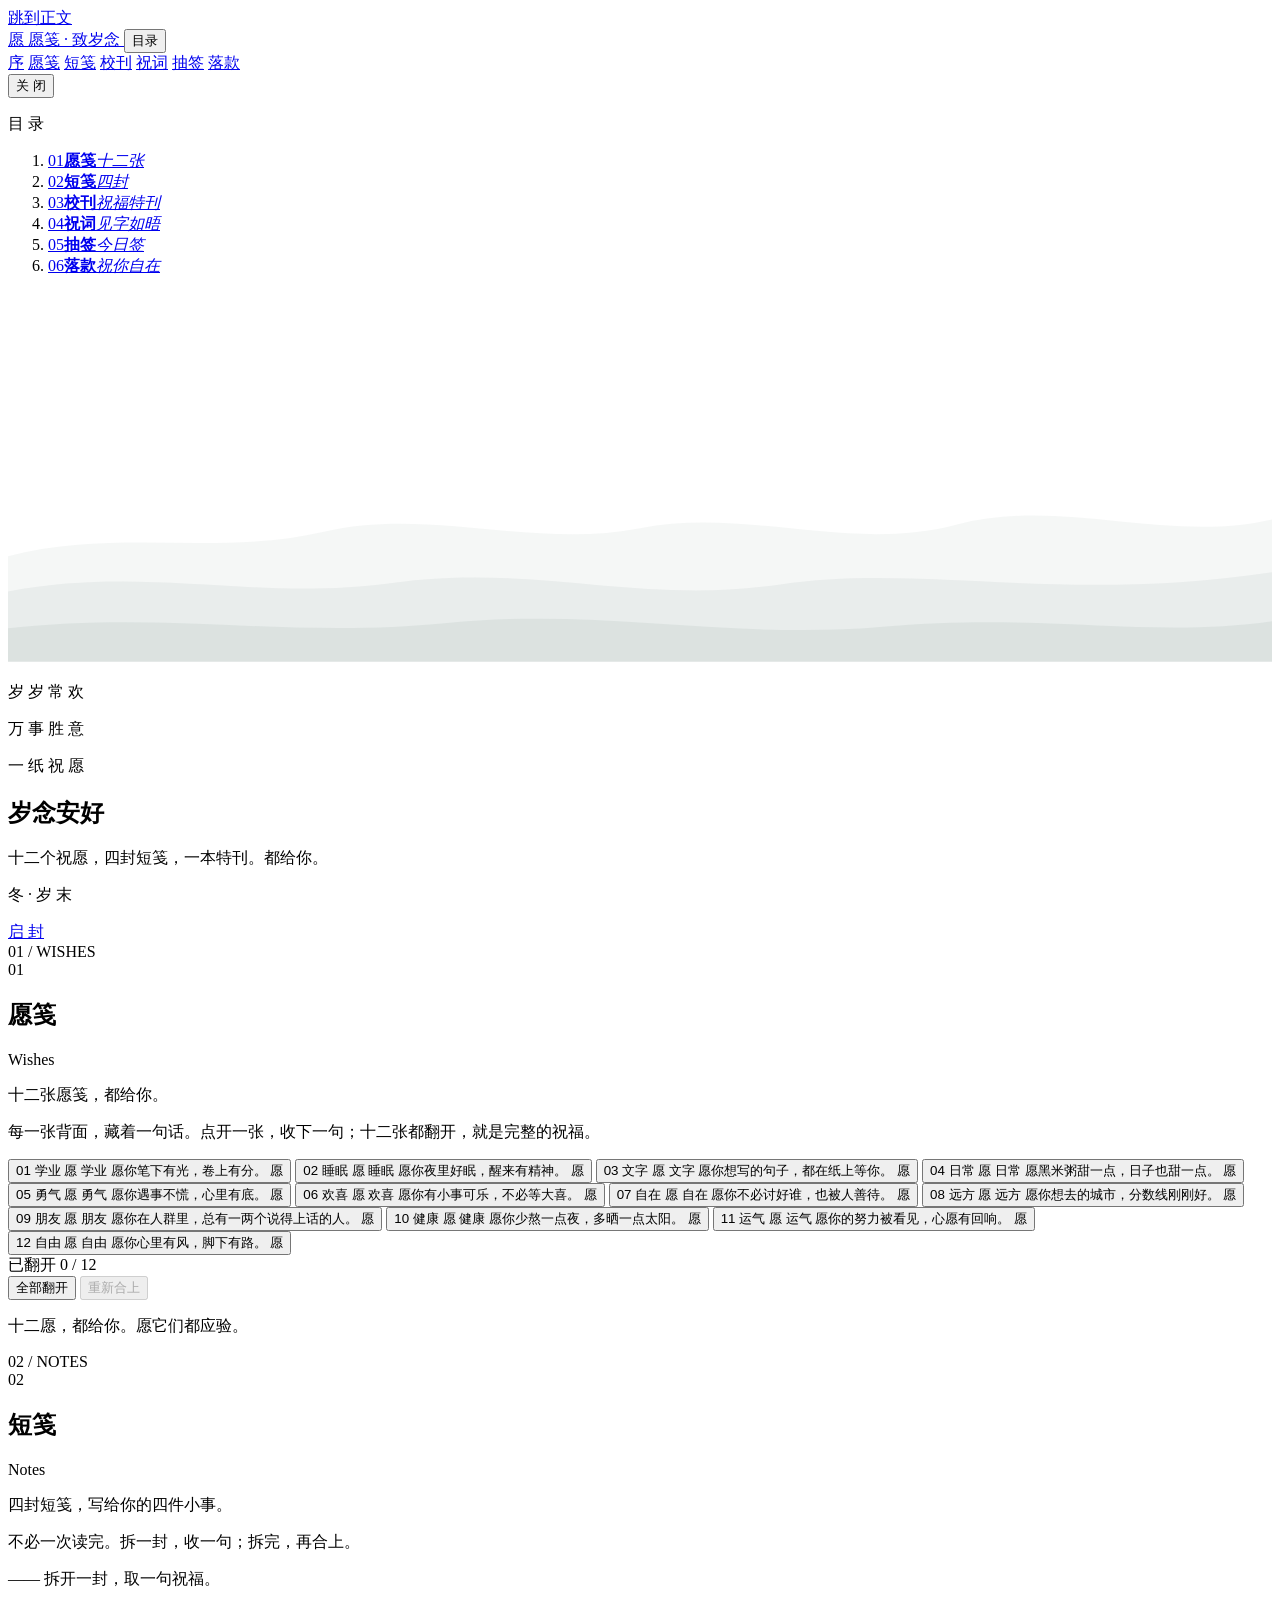
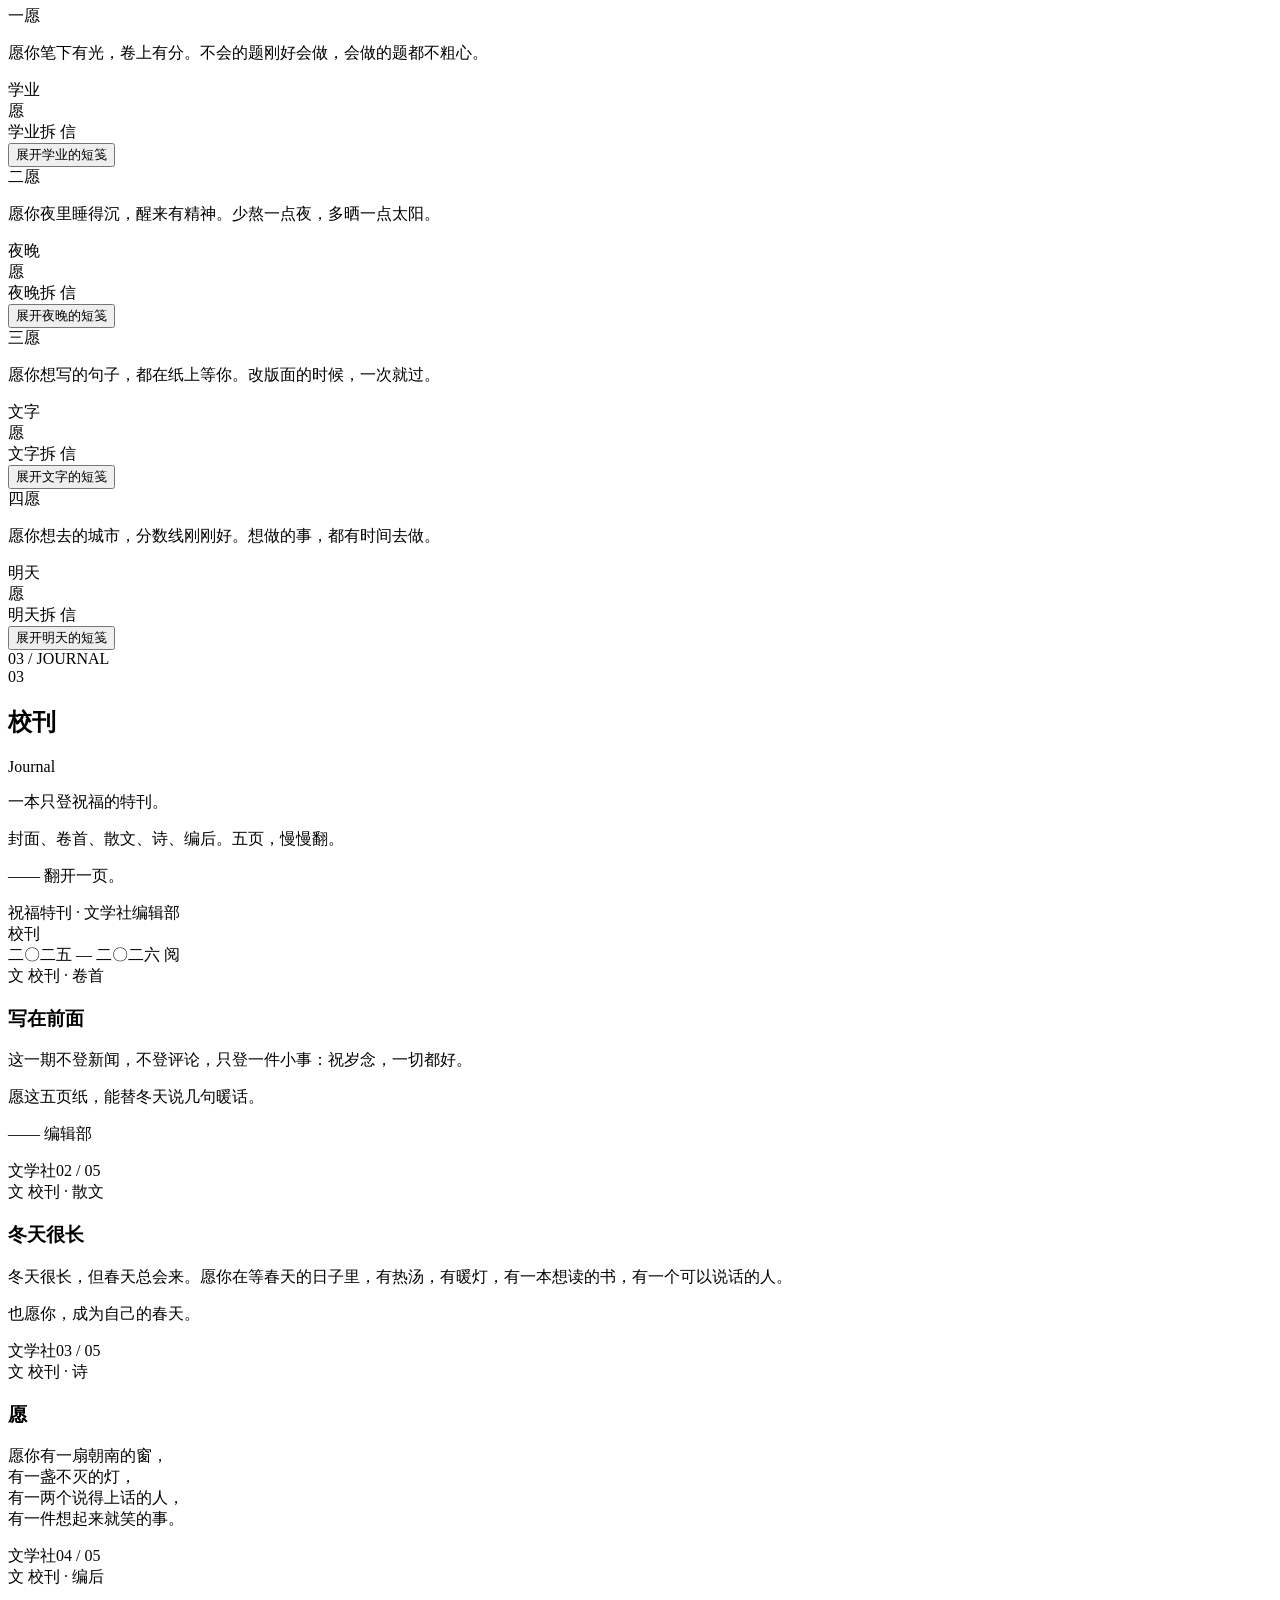
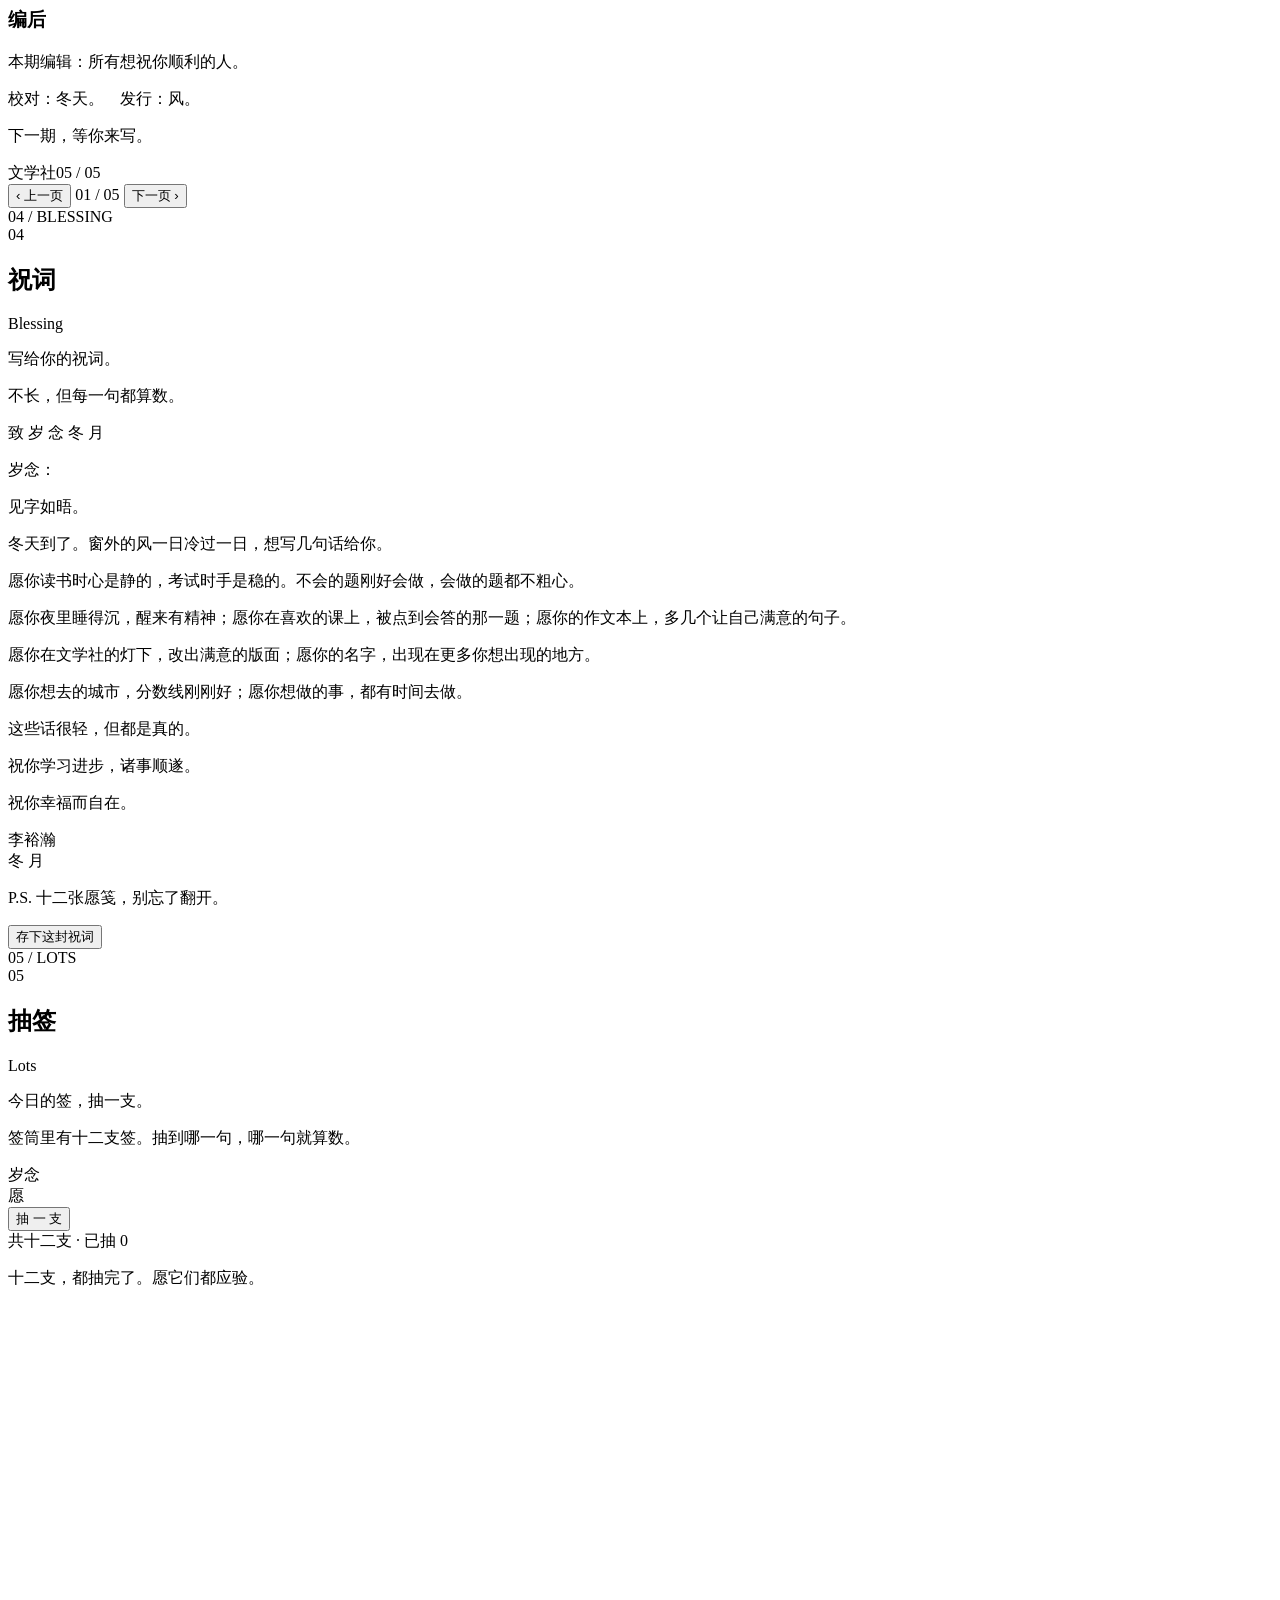
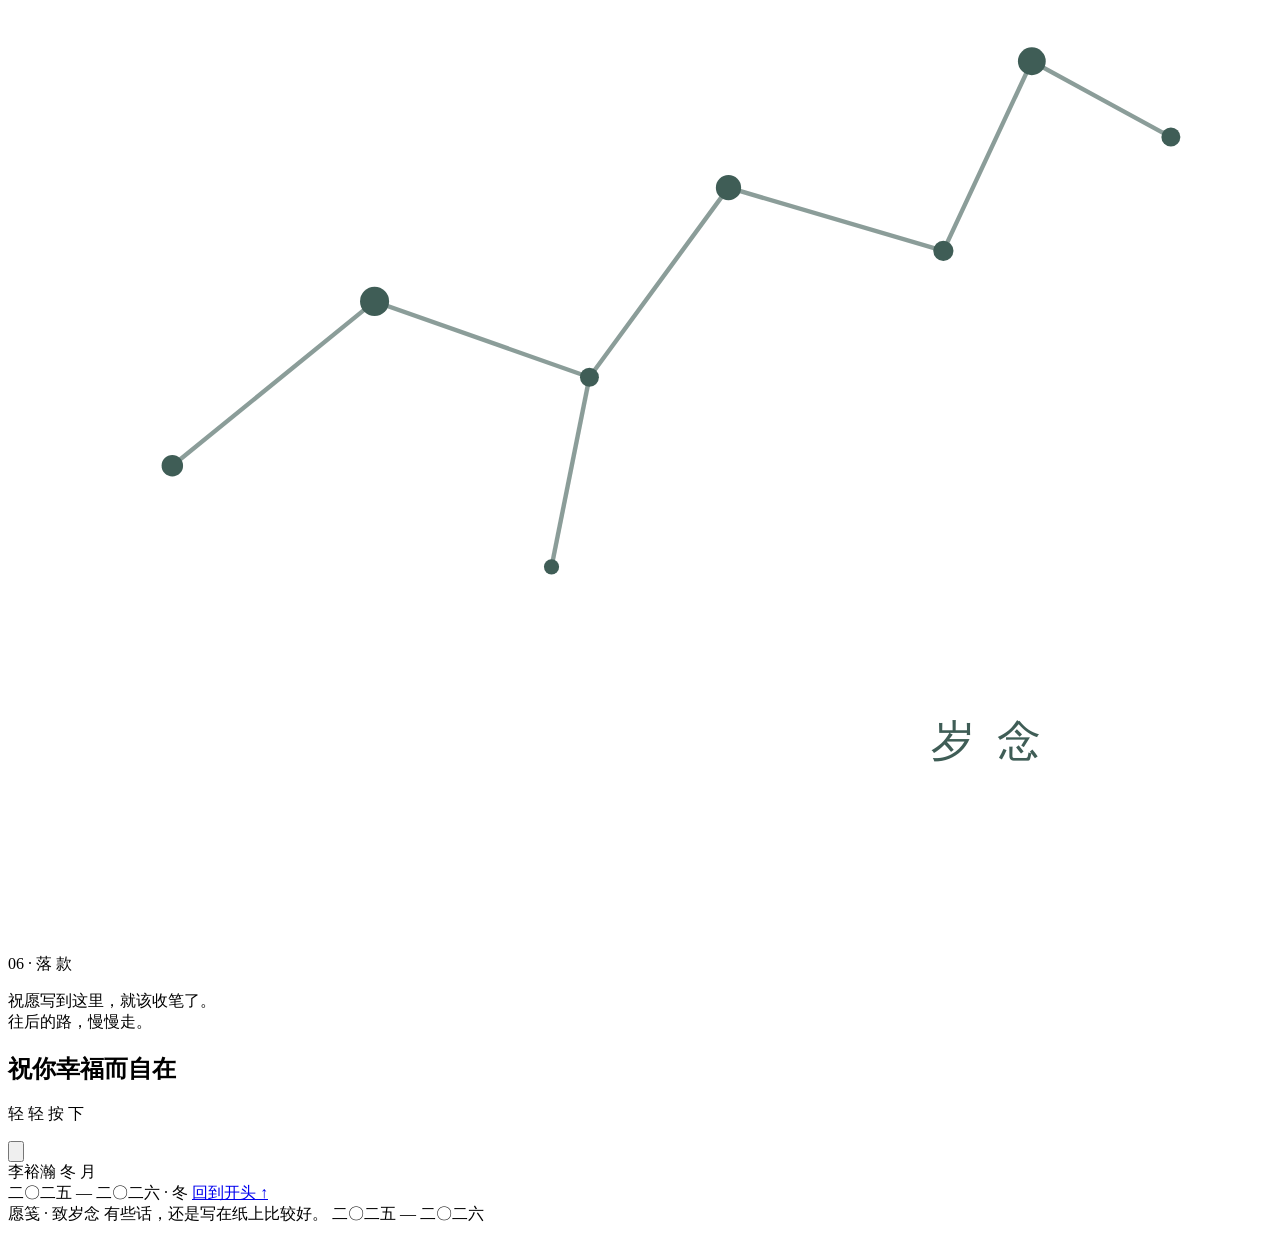
==== index.html @ c908cb14 "add index.html" ====
<!DOCTYPE html>
<html lang="zh-CN">
<head>
<meta charset="utf-8">
<meta name="viewport" content="width=device-width, initial-scale=1">
<title>愿笺 · 致岁念</title>
<meta name="description" content="十二个祝愿，四封短笺，一本祝福特刊。写给岁念：祝你学习进步，祝你幸福而自在。">
<meta property="og:title" content="愿笺 · 致岁念">
<meta property="og:description" content="十二个祝愿，四封短笺，一本特刊。都给你。">
<meta property="og:type" content="website">
<meta name="robots" content="noindex, nofollow">
<meta name="theme-color" content="#f5f0e5">
<link rel="icon" href="data:image/svg+xml,%3Csvg xmlns='http://www.w3.org/2000/svg' viewBox='0 0 64 64'%3E%3Crect width='64' height='64' rx='6' fill='%23a8463a'/%3E%3Ctext x='32' y='44' font-family='KaiTi,serif' font-size='36' fill='%23f8eedd' text-anchor='middle'%3E%E6%84%BF%3C/text%3E%3C/svg%3E">
<link rel="stylesheet" href="assets/style.css">
<script>document.documentElement.classList.add('js');</script>
</head>
<body>

<a class="skip" href="#wishes">跳到正文</a>
<div class="grain" aria-hidden="true"></div>
<div class="progress" aria-hidden="true"><i id="progressBar"></i></div>

<header class="topbar" id="topbar">
  <a class="brand" href="#hero" aria-label="回到开头">
    <span class="brand__seal" aria-hidden="true">愿</span>
    <span class="brand__text">愿笺 · 致岁念</span>
  </a>
  <button class="menu-btn" id="menuBtn" type="button" aria-expanded="false" aria-controls="index">
    目录
    <span class="menu-btn__lines" aria-hidden="true"></span>
  </button>
</header>

<nav class="rail" id="rail" aria-label="章节导航">
  <a href="#hero" data-nav="hero"><span class="rail__label">序</span><i></i></a>
  <a href="#wishes" data-nav="wishes"><span class="rail__label">愿笺</span><i></i></a>
  <a href="#notes" data-nav="notes"><span class="rail__label">短笺</span><i></i></a>
  <a href="#journal" data-nav="journal"><span class="rail__label">校刊</span><i></i></a>
  <a href="#blessing" data-nav="blessing"><span class="rail__label">祝词</span><i></i></a>
  <a href="#lots" data-nav="lots"><span class="rail__label">抽签</span><i></i></a>
  <a href="#end" data-nav="end"><span class="rail__label">落款</span><i></i></a>
</nav>

<div class="index" id="index" role="dialog" aria-modal="true" aria-label="目录" aria-hidden="true">
  <button class="index__close" id="indexClose" type="button">关 闭</button>
  <div class="index__inner">
    <p class="index__kicker">目 录</p>
    <ol>
      <li><a href="#wishes"><span>01</span><strong>愿笺</strong><em>十二张</em></a></li>
      <li><a href="#notes"><span>02</span><strong>短笺</strong><em>四封</em></a></li>
      <li><a href="#journal"><span>03</span><strong>校刊</strong><em>祝福特刊</em></a></li>
      <li><a href="#blessing"><span>04</span><strong>祝词</strong><em>见字如晤</em></a></li>
      <li><a href="#lots"><span>05</span><strong>抽签</strong><em>今日签</em></a></li>
      <li><a href="#end"><span>06</span><strong>落款</strong><em>祝你自在</em></a></li>
    </ol>
  </div>
</div>

<main id="main">

  <!-- ============ 首屏 ============ -->
  <section class="hero" id="hero" data-section>
    <div class="hero__bg" id="heroBg" aria-hidden="true"></div>
    <div class="hero__moon" aria-hidden="true"></div>
    <div class="hero__motes" id="motes" aria-hidden="true"></div>

    <svg class="hero__mountains" viewBox="0 0 1440 420" preserveAspectRatio="none" aria-hidden="true">
      <path d="M0,300 C120,268 240,300 360,272 C480,244 600,292 720,268 C840,244 960,296 1080,264 C1200,232 1320,286 1440,258 L1440,420 L0,420 Z" fill="#3f5d56" opacity=".05"/>
      <path d="M0,340 C160,310 280,352 440,330 C600,308 720,356 880,332 C1040,308 1200,354 1440,318 L1440,420 L0,420 Z" fill="#3f5d56" opacity=".065"/>
      <path d="M0,382 C180,362 320,394 500,376 C680,358 820,396 1000,380 C1180,364 1300,394 1440,374 L1440,420 L0,420 Z" fill="#3f5d56" opacity=".075"/>
    </svg>

    <p class="hero__side hero__side--l" aria-hidden="true">岁 岁 常 欢</p>
    <p class="hero__side hero__side--r" aria-hidden="true">万 事 胜 意</p>

    <div class="hero__inner">
      <p class="hero__kicker">一 纸 祝 愿</p>
      <h1 class="hero__title" id="heroTitle">岁念安好</h1>
      <div class="hero__rule" aria-hidden="true"></div>
      <p class="hero__sub">十二个祝愿，四封短笺，一本特刊。都给你。</p>
      <p class="hero__meta">冬 · 岁 末</p>
    </div>

    <a class="hero__scroll" href="#wishes">
      <i aria-hidden="true"></i>
      <span>启 封</span>
    </a>
  </section>

  <!-- ============ 01 愿笺 ============ -->
  <section class="chapter" id="wishes" data-section>
    <div class="chapter__inner">
      <span class="chapter__side" aria-hidden="true">01 / WISHES</span>
      <header class="chapter__head reveal">
        <span class="chapter__no">01</span>
        <h2 class="chapter__title">愿笺</h2>
        <span class="chapter__en">Wishes</span>
      </header>

      <div class="prose reveal">
        <p class="lead">十二张愿笺，都给你。</p>
        <p>每一张背面，藏着一句话。点开一张，收下一句；十二张都翻开，就是完整的祝福。</p>
      </div>

      <div class="wish-grid reveal" id="wishGrid">
        <button class="wishcard" type="button" aria-pressed="false" aria-label="愿笺：学业。愿你笔下有光，卷上有分。" data-index="0" style="--i:0">
          <span class="wishcard__inner">
            <span class="wishcard__face wishcard__front" aria-hidden="true">
              <span class="wishcard__no">01</span>
              <span class="wishcard__theme">学业</span>
              <span class="wishcard__mark">愿</span>
            </span>
            <span class="wishcard__face wishcard__back" aria-hidden="true">
              <span class="wishcard__backTheme">学业</span>
              <span class="wishcard__text">愿你笔下有光，卷上有分。</span>
              <span class="wishcard__seal">愿</span>
            </span>
          </span>
        </button>

        <button class="wishcard" type="button" aria-pressed="false" aria-label="愿笺：睡眠。愿你夜里好眠，醒来有精神。" data-index="1" style="--i:1">
          <span class="wishcard__inner">
            <span class="wishcard__face wishcard__front" aria-hidden="true">
              <span class="wishcard__no">02</span>
              <span class="wishcard__theme">睡眠</span>
              <span class="wishcard__mark">愿</span>
            </span>
            <span class="wishcard__face wishcard__back" aria-hidden="true">
              <span class="wishcard__backTheme">睡眠</span>
              <span class="wishcard__text">愿你夜里好眠，醒来有精神。</span>
              <span class="wishcard__seal">愿</span>
            </span>
          </span>
        </button>

        <button class="wishcard" type="button" aria-pressed="false" aria-label="愿笺：文字。愿你想写的句子，都在纸上等你。" data-index="2" style="--i:2">
          <span class="wishcard__inner">
            <span class="wishcard__face wishcard__front" aria-hidden="true">
              <span class="wishcard__no">03</span>
              <span class="wishcard__theme">文字</span>
              <span class="wishcard__mark">愿</span>
            </span>
            <span class="wishcard__face wishcard__back" aria-hidden="true">
              <span class="wishcard__backTheme">文字</span>
              <span class="wishcard__text">愿你想写的句子，都在纸上等你。</span>
              <span class="wishcard__seal">愿</span>
            </span>
          </span>
        </button>

        <button class="wishcard" type="button" aria-pressed="false" aria-label="愿笺：日常。愿黑米粥甜一点，日子也甜一点。" data-index="3" style="--i:3">
          <span class="wishcard__inner">
            <span class="wishcard__face wishcard__front" aria-hidden="true">
              <span class="wishcard__no">04</span>
              <span class="wishcard__theme">日常</span>
              <span class="wishcard__mark">愿</span>
            </span>
            <span class="wishcard__face wishcard__back" aria-hidden="true">
              <span class="wishcard__backTheme">日常</span>
              <span class="wishcard__text">愿黑米粥甜一点，日子也甜一点。</span>
              <span class="wishcard__seal">愿</span>
            </span>
          </span>
        </button>

        <button class="wishcard" type="button" aria-pressed="false" aria-label="愿笺：勇气。愿你遇事不慌，心里有底。" data-index="4" style="--i:4">
          <span class="wishcard__inner">
            <span class="wishcard__face wishcard__front" aria-hidden="true">
              <span class="wishcard__no">05</span>
              <span class="wishcard__theme">勇气</span>
              <span class="wishcard__mark">愿</span>
            </span>
            <span class="wishcard__face wishcard__back" aria-hidden="true">
              <span class="wishcard__backTheme">勇气</span>
              <span class="wishcard__text">愿你遇事不慌，心里有底。</span>
              <span class="wishcard__seal">愿</span>
            </span>
          </span>
        </button>

        <button class="wishcard" type="button" aria-pressed="false" aria-label="愿笺：欢喜。愿你有小事可乐，不必等大喜。" data-index="5" style="--i:5">
          <span class="wishcard__inner">
            <span class="wishcard__face wishcard__front" aria-hidden="true">
              <span class="wishcard__no">06</span>
              <span class="wishcard__theme">欢喜</span>
              <span class="wishcard__mark">愿</span>
            </span>
            <span class="wishcard__face wishcard__back" aria-hidden="true">
              <span class="wishcard__backTheme">欢喜</span>
              <span class="wishcard__text">愿你有小事可乐，不必等大喜。</span>
              <span class="wishcard__seal">愿</span>
            </span>
          </span>
        </button>

        <button class="wishcard" type="button" aria-pressed="false" aria-label="愿笺：自在。愿你不必讨好谁，也被人善待。" data-index="6" style="--i:6">
          <span class="wishcard__inner">
            <span class="wishcard__face wishcard__front" aria-hidden="true">
              <span class="wishcard__no">07</span>
              <span class="wishcard__theme">自在</span>
              <span class="wishcard__mark">愿</span>
            </span>
            <span class="wishcard__face wishcard__back" aria-hidden="true">
              <span class="wishcard__backTheme">自在</span>
              <span class="wishcard__text">愿你不必讨好谁，也被人善待。</span>
              <span class="wishcard__seal">愿</span>
            </span>
          </span>
        </button>

        <button class="wishcard" type="button" aria-pressed="false" aria-label="愿笺：远方。愿你想去的城市，分数线刚刚好。" data-index="7" style="--i:7">
          <span class="wishcard__inner">
            <span class="wishcard__face wishcard__front" aria-hidden="true">
              <span class="wishcard__no">08</span>
              <span class="wishcard__theme">远方</span>
              <span class="wishcard__mark">愿</span>
            </span>
            <span class="wishcard__face wishcard__back" aria-hidden="true">
              <span class="wishcard__backTheme">远方</span>
              <span class="wishcard__text">愿你想去的城市，分数线刚刚好。</span>
              <span class="wishcard__seal">愿</span>
            </span>
          </span>
        </button>

        <button class="wishcard" type="button" aria-pressed="false" aria-label="愿笺：朋友。愿你在人群里，总有一两个说得上话的人。" data-index="8" style="--i:8">
          <span class="wishcard__inner">
            <span class="wishcard__face wishcard__front" aria-hidden="true">
              <span class="wishcard__no">09</span>
              <span class="wishcard__theme">朋友</span>
              <span class="wishcard__mark">愿</span>
            </span>
            <span class="wishcard__face wishcard__back" aria-hidden="true">
              <span class="wishcard__backTheme">朋友</span>
              <span class="wishcard__text">愿你在人群里，总有一两个说得上话的人。</span>
              <span class="wishcard__seal">愿</span>
            </span>
          </span>
        </button>

        <button class="wishcard" type="button" aria-pressed="false" aria-label="愿笺：健康。愿你少熬一点夜，多晒一点太阳。" data-index="9" style="--i:9">
          <span class="wishcard__inner">
            <span class="wishcard__face wishcard__front" aria-hidden="true">
              <span class="wishcard__no">10</span>
              <span class="wishcard__theme">健康</span>
              <span class="wishcard__mark">愿</span>
            </span>
            <span class="wishcard__face wishcard__back" aria-hidden="true">
              <span class="wishcard__backTheme">健康</span>
              <span class="wishcard__text">愿你少熬一点夜，多晒一点太阳。</span>
              <span class="wishcard__seal">愿</span>
            </span>
          </span>
        </button>

        <button class="wishcard" type="button" aria-pressed="false" aria-label="愿笺：运气。愿你的努力被看见，心愿有回响。" data-index="10" style="--i:10">
          <span class="wishcard__inner">
            <span class="wishcard__face wishcard__front" aria-hidden="true">
              <span class="wishcard__no">11</span>
              <span class="wishcard__theme">运气</span>
              <span class="wishcard__mark">愿</span>
            </span>
            <span class="wishcard__face wishcard__back" aria-hidden="true">
              <span class="wishcard__backTheme">运气</span>
              <span class="wishcard__text">愿你的努力被看见，心愿有回响。</span>
              <span class="wishcard__seal">愿</span>
            </span>
          </span>
        </button>

        <button class="wishcard" type="button" aria-pressed="false" aria-label="愿笺：自由。愿你心里有风，脚下有路。" data-index="11" style="--i:11">
          <span class="wishcard__inner">
            <span class="wishcard__face wishcard__front" aria-hidden="true">
              <span class="wishcard__no">12</span>
              <span class="wishcard__theme">自由</span>
              <span class="wishcard__mark">愿</span>
            </span>
            <span class="wishcard__face wishcard__back" aria-hidden="true">
              <span class="wishcard__backTheme">自由</span>
              <span class="wishcard__text">愿你心里有风，脚下有路。</span>
              <span class="wishcard__seal">愿</span>
            </span>
          </span>
        </button>
      </div>

      <div class="wish-meta reveal" style="--delay:.1s">
        <span class="wish-count" id="wishCount">已翻开 0 / 12</span>
        <span class="wish-dots" id="wishDots" aria-hidden="true"></span>
        <div class="wish-actions">
          <button class="wish-btn" id="flipAll" type="button">全部翻开</button>
          <button class="wish-btn" id="flipReset" type="button" disabled>重新合上</button>
        </div>
      </div>
      <p class="wish-done" id="wishDone">十二愿，都给你。愿它们都应验。</p>
    </div>
  </section>

  <!-- ============ 02 短笺 ============ -->
  <section class="chapter" id="notes" data-section>
    <div class="chapter__inner">
      <span class="chapter__side" aria-hidden="true">02 / NOTES</span>
      <header class="chapter__head reveal">
        <span class="chapter__no">02</span>
        <h2 class="chapter__title">短笺</h2>
        <span class="chapter__en">Notes</span>
      </header>

      <div class="prose reveal">
        <p class="lead">四封短笺，写给你的四件小事。</p>
        <p>不必一次读完。拆一封，收一句；拆完，再合上。</p>
      </div>

      <p class="letters__hint reveal">—— 拆开一封，取一句祝福。</p>

      <div class="envelopes">
        <article class="env reveal" data-env>
          <div class="env__body">
            <div class="env__letter" id="env-letter-1">
              <span class="env__letterDate">一愿</span>
              <p>愿你笔下有光，卷上有分。不会的题刚好会做，会做的题都不粗心。</p>
              <span class="env__letterSign">学业</span>
            </div>
          </div>
          <div class="env__flap" aria-hidden="true"><span class="env__wax">愿</span></div>
          <div class="env__front" aria-hidden="true"><span class="env__date">学业</span><span class="env__hint">拆 信</span></div>
          <button class="env__hit" type="button" aria-expanded="false" aria-controls="env-letter-1"><span class="sr-only">展开学业的短笺</span></button>
        </article>

        <article class="env reveal" data-env style="--delay:.08s">
          <div class="env__body">
            <div class="env__letter" id="env-letter-2">
              <span class="env__letterDate">二愿</span>
              <p>愿你夜里睡得沉，醒来有精神。少熬一点夜，多晒一点太阳。</p>
              <span class="env__letterSign">夜晚</span>
            </div>
          </div>
          <div class="env__flap" aria-hidden="true"><span class="env__wax">愿</span></div>
          <div class="env__front" aria-hidden="true"><span class="env__date">夜晚</span><span class="env__hint">拆 信</span></div>
          <button class="env__hit" type="button" aria-expanded="false" aria-controls="env-letter-2"><span class="sr-only">展开夜晚的短笺</span></button>
        </article>

        <article class="env reveal" data-env style="--delay:.16s">
          <div class="env__body">
            <div class="env__letter" id="env-letter-3">
              <span class="env__letterDate">三愿</span>
              <p>愿你想写的句子，都在纸上等你。改版面的时候，一次就过。</p>
              <span class="env__letterSign">文字</span>
            </div>
          </div>
          <div class="env__flap" aria-hidden="true"><span class="env__wax">愿</span></div>
          <div class="env__front" aria-hidden="true"><span class="env__date">文字</span><span class="env__hint">拆 信</span></div>
          <button class="env__hit" type="button" aria-expanded="false" aria-controls="env-letter-3"><span class="sr-only">展开文字的短笺</span></button>
        </article>

        <article class="env reveal" data-env style="--delay:.24s">
          <div class="env__body">
            <div class="env__letter" id="env-letter-4">
              <span class="env__letterDate">四愿</span>
              <p>愿你想去的城市，分数线刚刚好。想做的事，都有时间去做。</p>
              <span class="env__letterSign">明天</span>
            </div>
          </div>
          <div class="env__flap" aria-hidden="true"><span class="env__wax">愿</span></div>
          <div class="env__front" aria-hidden="true"><span class="env__date">明天</span><span class="env__hint">拆 信</span></div>
          <button class="env__hit" type="button" aria-expanded="false" aria-controls="env-letter-4"><span class="sr-only">展开明天的短笺</span></button>
        </article>
      </div>
    </div>
  </section>

  <!-- ============ 03 校刊 ============ -->
  <section class="chapter" id="journal" data-section>
    <div class="chapter__inner">
      <span class="chapter__side" aria-hidden="true">03 / JOURNAL</span>
      <header class="chapter__head reveal">
        <span class="chapter__no">03</span>
        <h2 class="chapter__title">校刊</h2>
        <span class="chapter__en">Journal</span>
      </header>

      <div class="prose reveal">
        <p class="lead">一本只登祝福的特刊。</p>
        <p>封面、卷首、散文、诗、编后。五页，慢慢翻。</p>
      </div>

      <p class="journal__hint reveal">—— 翻开一页。</p>

      <div class="journal reveal" id="journalBox">
        <div class="journal__stage" id="journalStage" tabindex="0" role="group" aria-label="祝福特刊，共五页，点击翻页">
          <article class="jpage jpage--cover" aria-hidden="false">
            <span class="jpage__coverKicker">祝福特刊 · 文学社编辑部</span>
            <div class="jpage__coverTitle">校刊</div>
            <span class="jpage__coverMeta">二〇二五 — 二〇二六</span>
            <span class="jpage__seal" aria-hidden="true">阅</span>
          </article>

          <article class="jpage" aria-hidden="true">
            <span class="jpage__mark" aria-hidden="true">文</span>
            <span class="jpage__kicker">校刊 · 卷首</span>
            <h3 class="jpage__title">写在前面</h3>
            <div class="jpage__body">
              <p>这一期不登新闻，不登评论，只登一件小事：祝岁念，一切都好。</p>
              <p>愿这五页纸，能替冬天说几句暖话。</p>
              <p class="jpage__sign">—— 编辑部</p>
            </div>
            <div class="jpage__foot"><span>文学社</span><span>02 / 05</span></div>
          </article>

          <article class="jpage" aria-hidden="true">
            <span class="jpage__mark" aria-hidden="true">文</span>
            <span class="jpage__kicker">校刊 · 散文</span>
            <h3 class="jpage__title">冬天很长</h3>
            <div class="jpage__body">
              <p>冬天很长，但春天总会来。愿你在等春天的日子里，有热汤，有暖灯，有一本想读的书，有一个可以说话的人。</p>
              <p>也愿你，成为自己的春天。</p>
            </div>
            <div class="jpage__foot"><span>文学社</span><span>03 / 05</span></div>
          </article>

          <article class="jpage" aria-hidden="true">
            <span class="jpage__mark" aria-hidden="true">文</span>
            <span class="jpage__kicker">校刊 · 诗</span>
            <h3 class="jpage__title">愿</h3>
            <div class="jpage__body">
              <p class="jpage__poem">愿你有一扇朝南的窗，<br>有一盏不灭的灯，<br>有一两个说得上话的人，<br>有一件想起来就笑的事。</p>
            </div>
            <div class="jpage__foot"><span>文学社</span><span>04 / 05</span></div>
          </article>

          <article class="jpage" aria-hidden="true">
            <span class="jpage__mark" aria-hidden="true">文</span>
            <span class="jpage__kicker">校刊 · 编后</span>
            <h3 class="jpage__title">编后</h3>
            <div class="jpage__body">
              <p>本期编辑：所有想祝你顺利的人。</p>
              <p>校对：冬天。　发行：风。</p>
              <p class="jpage__sign">下一期，等你来写。</p>
            </div>
            <div class="jpage__foot"><span>文学社</span><span>05 / 05</span></div>
          </article>
        </div>

        <div class="journal__ctrl">
          <button class="jbtn" id="jPrev" type="button" aria-label="上一页">‹ 上一页</button>
          <span class="jcount" id="jCount" aria-live="polite">01 / 05</span>
          <button class="jbtn" id="jNext" type="button" aria-label="下一页">下一页 ›</button>
        </div>
      </div>
    </div>
  </section>

  <!-- ============ 04 祝词 ============ -->
  <section class="chapter" id="blessing" data-section>
    <div class="chapter__inner">
      <span class="chapter__side" aria-hidden="true">04 / BLESSING</span>
      <header class="chapter__head reveal">
        <span class="chapter__no">04</span>
        <h2 class="chapter__title">祝词</h2>
        <span class="chapter__en">Blessing</span>
      </header>

      <div class="prose reveal">
        <p class="lead">写给你的祝词。</p>
        <p>不长，但每一句都算数。</p>
      </div>

      <article class="letter reveal" aria-label="写给岁念的祝词">
        <div class="letter__meta">
          <span>致 岁 念</span>
          <span>冬 月</span>
        </div>

        <div class="letter__body">
          <p class="letter__salut">岁念：</p>
          <p>见字如晤。</p>

          <p>冬天到了。窗外的风一日冷过一日，想写几句话给你。</p>

          <p>愿你读书时心是静的，考试时手是稳的。不会的题刚好会做，会做的题都不粗心。</p>

          <p>愿你夜里睡得沉，醒来有精神；愿你在喜欢的课上，被点到会答的那一题；愿你的作文本上，多几个让自己满意的句子。</p>

          <p>愿你在文学社的灯下，改出满意的版面；愿你的名字，出现在更多你想出现的地方。</p>

          <p>愿你想去的城市，分数线刚刚好；愿你想做的事，都有时间去做。</p>

          <p>这些话很轻，但都是真的。</p>

          <p>祝你学习进步，诸事顺遂。</p>

          <p class="letter__wish">祝你幸福而自在。</p>

          <p class="letter__name">李裕瀚<br><span>冬 月</span></p>

          <p class="letter__ps"><span class="letter__psTag">P.S.</span> 十二张愿笺，别忘了翻开。</p>
        </div>

        <div class="letter__tools">
          <button class="printBtn" id="printBtn" type="button">存下这封祝词</button>
        </div>
      </article>
    </div>
  </section>

  <!-- ============ 05 抽签 ============ -->
  <section class="chapter" id="lots" data-section>
    <div class="chapter__inner">
      <span class="chapter__side" aria-hidden="true">05 / LOTS</span>
      <header class="chapter__head reveal">
        <span class="chapter__no">05</span>
        <h2 class="chapter__title">抽签</h2>
        <span class="chapter__en">Lots</span>
      </header>

      <div class="prose reveal">
        <p class="lead">今日的签，抽一支。</p>
        <p>签筒里有十二支签。抽到哪一句，哪一句就算数。</p>
      </div>

      <div class="draw reveal">
        <div class="draw__stage">
          <div class="tube" id="tube" aria-hidden="true">
            <div class="tube__body"></div>
            <div class="tube__slips"><i></i><i></i><i></i><i></i><i></i></div>
            <div class="tube__rim"></div>
            <div class="tube__mouth"></div>
            <div class="tube__label">岁念</div>
          </div>

          <div class="slip" id="slip" aria-hidden="true">
            <div class="slip__paper">
              <span class="slip__text" id="slipText"></span>
            </div>
            <span class="slip__seal">愿</span>
          </div>
        </div>

        <button class="draw__btn" id="drawBtn" type="button">抽 一 支</button>

        <div class="draw__meta">
          <div class="draw__dots" id="drawDots" aria-hidden="true"></div>
          <span class="draw__count" id="drawCount">共十二支 · 已抽 0</span>
        </div>
        <p class="draw__done" id="drawDone">十二支，都抽完了。愿它们都应验。</p>
        <p class="sr-only" id="drawLive" role="status" aria-live="polite"></p>

        <noscript><p class="draw__done is-visible">抽签需要开启 JavaScript。那些祝愿，也都写在祝词里了。</p></noscript>
      </div>
    </div>
  </section>

  <!-- ============ 06 落款 ============ -->
  <section class="end" id="end" data-section>
    <div class="end__bg" aria-hidden="true"></div>
    <canvas class="end__snow" id="snow" aria-hidden="true"></canvas>

    <svg class="end__constellation" viewBox="0 0 200 170" aria-hidden="true">
      <g stroke="#3f5d56" stroke-width=".7" opacity=".6" fill="none">
        <path d="M26 96 L58 70 L92 82 L114 52 L148 62 L162 32 L184 44"/>
        <path d="M92 82 L86 112"/>
      </g>
      <g fill="#3f5d56">
        <circle cx="26" cy="96" r="1.7"/><circle cx="58" cy="70" r="2.3"/>
        <circle cx="92" cy="82" r="1.5"/><circle cx="114" cy="52" r="2"/>
        <circle cx="148" cy="62" r="1.6"/><circle cx="162" cy="32" r="2.2"/>
        <circle cx="184" cy="44" r="1.5"/><circle cx="86" cy="112" r="1.2"/>
      </g>
      <text x="146" y="142" font-family="KaiTi, serif" font-size="7" letter-spacing="3.5" fill="#3f5d56">岁念</text>
    </svg>

    <div class="end__inner">
      <p class="end__kicker">06 · 落 款</p>
      <p class="end__note">祝愿写到这里，就该收笔了。<br>往后的路，慢慢走。</p>

      <h2 class="end__bless" id="endBless">祝你幸福而自在</h2>

      <div class="end__stamp">
        <p class="end__hint" id="sealHint">轻 轻 按 下</p>

        <button class="sealBtn" id="sealBtn" type="button" aria-pressed="false" aria-label="按下印章，完成落款">
          <span class="sealBtn__box" aria-hidden="true"></span>
          <span class="sealBtn__ring" aria-hidden="true"></span>
          <span class="sealBtn__seal">
            <svg viewBox="0 0 120 120" aria-hidden="true">
              <defs>
                <filter id="rough" x="-25%" y="-25%" width="150%" height="150%">
                  <feTurbulence type="fractalNoise" baseFrequency=".045" numOctaves="4" seed="9" result="noise"/>
                  <feDisplacementMap in="SourceGraphic" in2="noise" scale="3.2" xChannelSelector="R" yChannelSelector="G"/>
                </filter>
                <radialGradient id="sealInk" cx="32%" cy="24%" r="82%">
                  <stop offset="0" stop-color="#c26456"/>
                  <stop offset=".55" stop-color="#a8463a"/>
                  <stop offset="1" stop-color="#86312a"/>
                </radialGradient>
              </defs>
              <g filter="url(#rough)">
                <rect x="5" y="5" width="110" height="110" rx="4" fill="url(#sealInk)"/>
                <rect x="11" y="11" width="98" height="98" rx="2" fill="none" stroke="#f8eedd" stroke-width="2" opacity=".5"/>
                <text x="60" y="48" text-anchor="middle" font-family="KaiTi,STKaiti,serif" font-size="31" fill="#f8eedd">岁</text>
                <text x="60" y="83" text-anchor="middle" font-family="KaiTi,STKaiti,serif" font-size="31" fill="#f8eedd">念</text>
              </g>
            </svg>
          </span>
        </button>

        <div class="end__sign" aria-live="polite">
          <span class="end__name">李裕瀚</span>
          <span class="end__dot" aria-hidden="true"></span>
          <span class="end__date">冬 月</span>
        </div>
      </div>

      <div class="end__foot">
        <span>二〇二五 — 二〇二六 · 冬</span>
        <a class="end__back" href="#hero">回到开头 ↑</a>
      </div>
    </div>
  </section>

</main>

<footer class="footer">
  <div class="footer__inner">
    <span>愿笺 · 致岁念</span>
    <span class="footer__note">有些话，还是写在纸上比较好。</span>
    <span>二〇二五 — 二〇二六</span>
  </div>
</footer>

<script src="assets/main.js"></script>
</body>
</html>
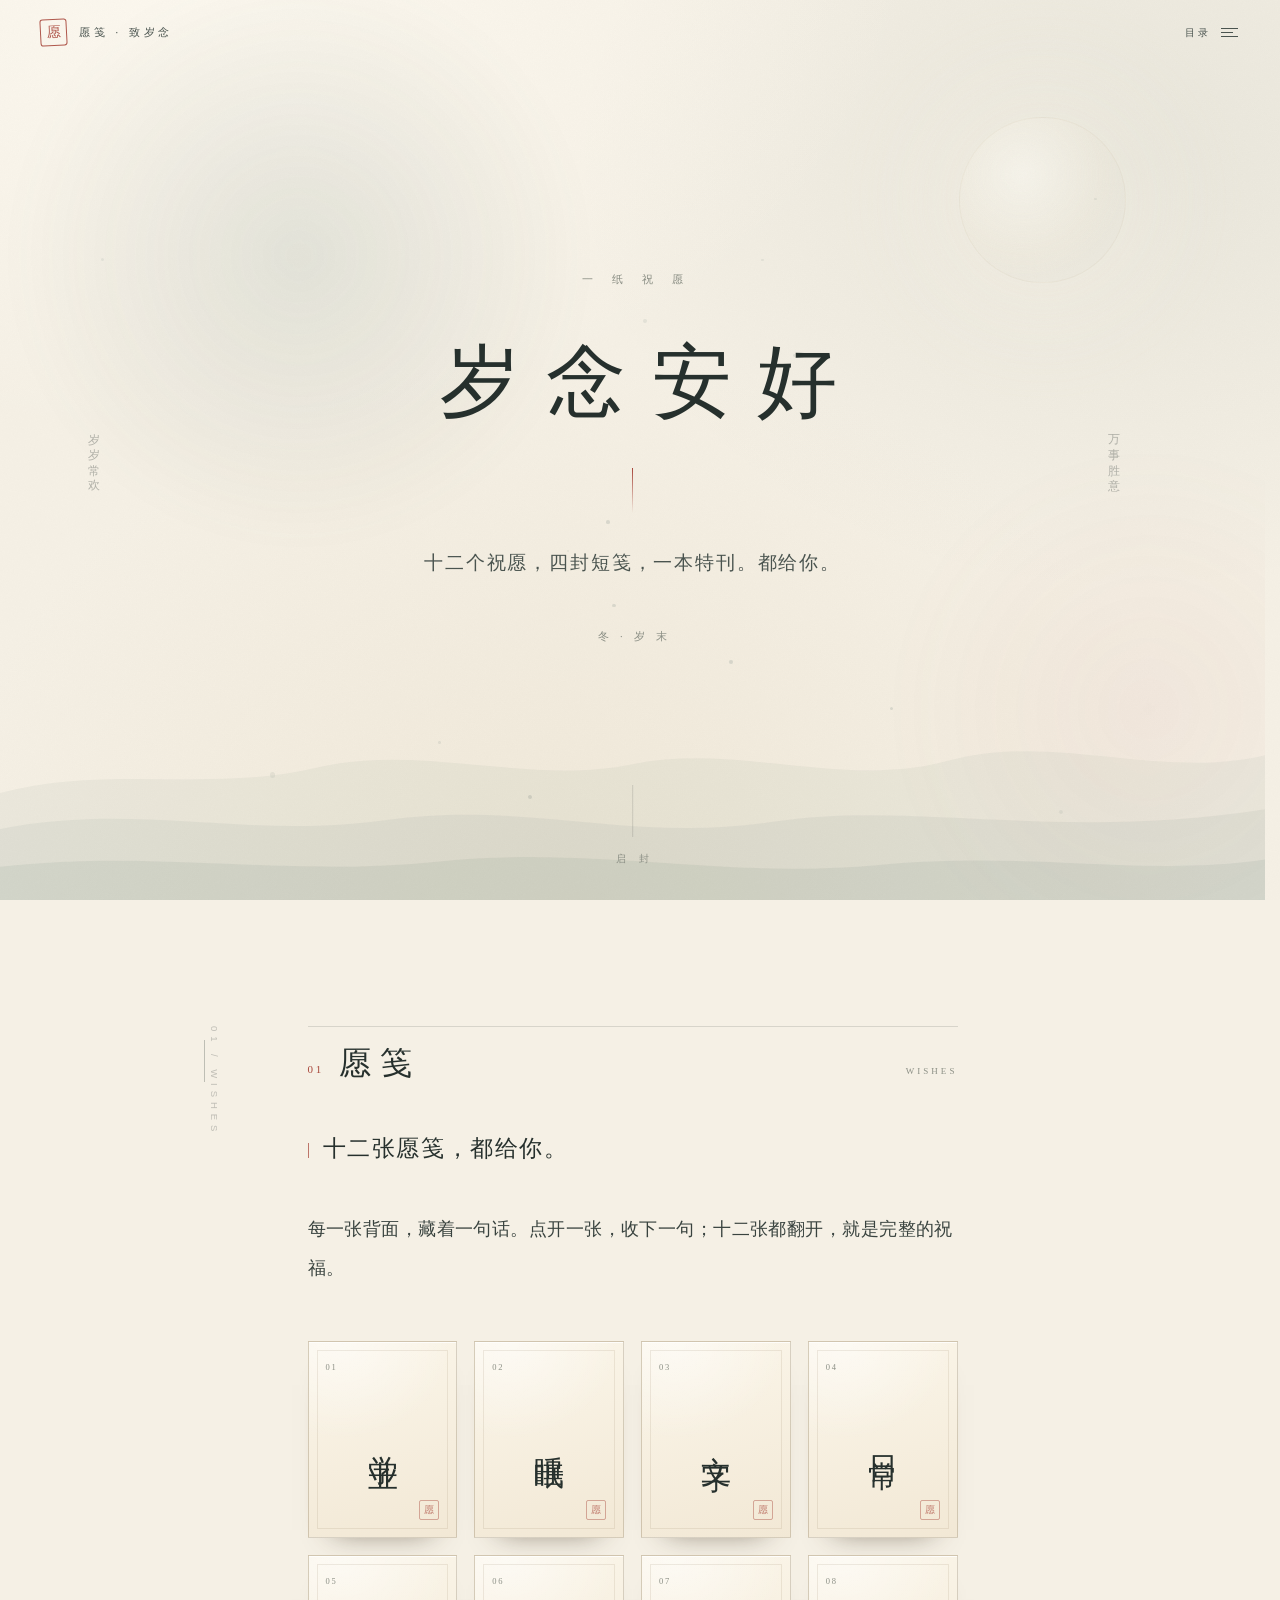
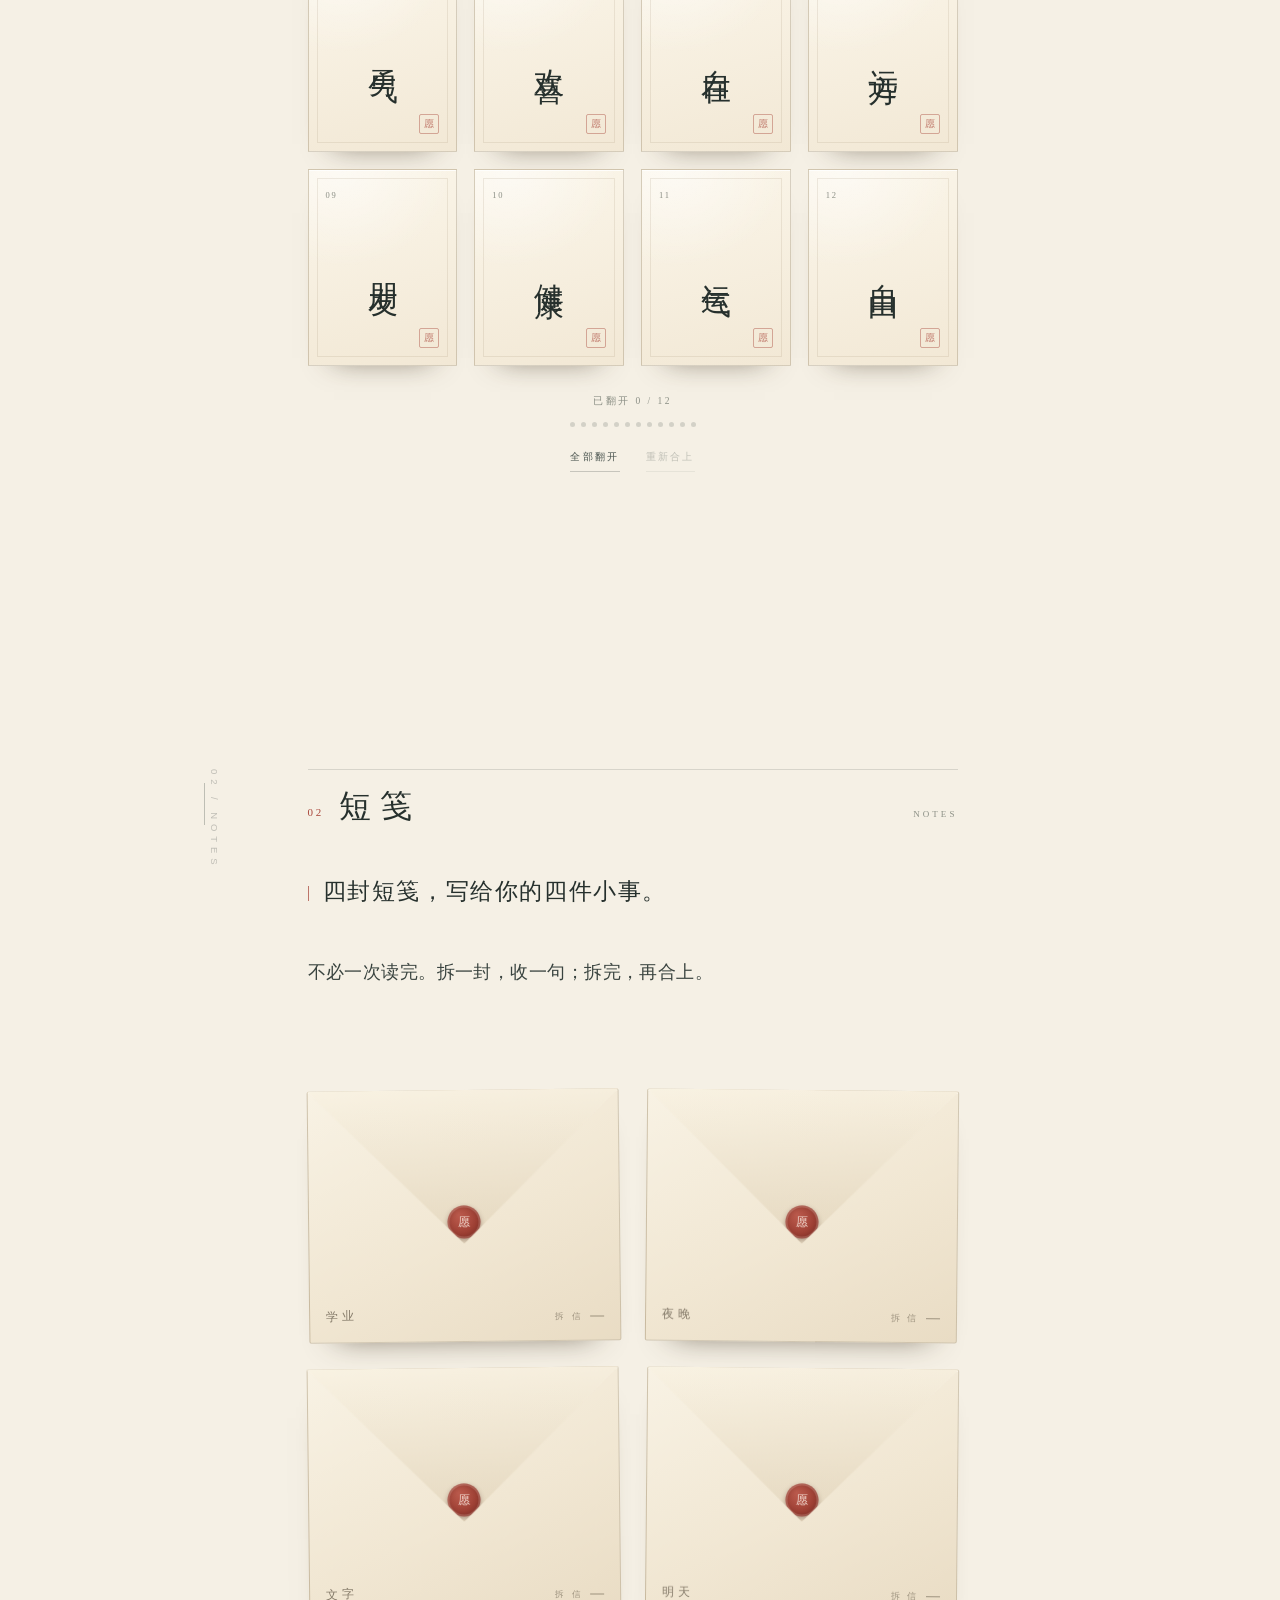
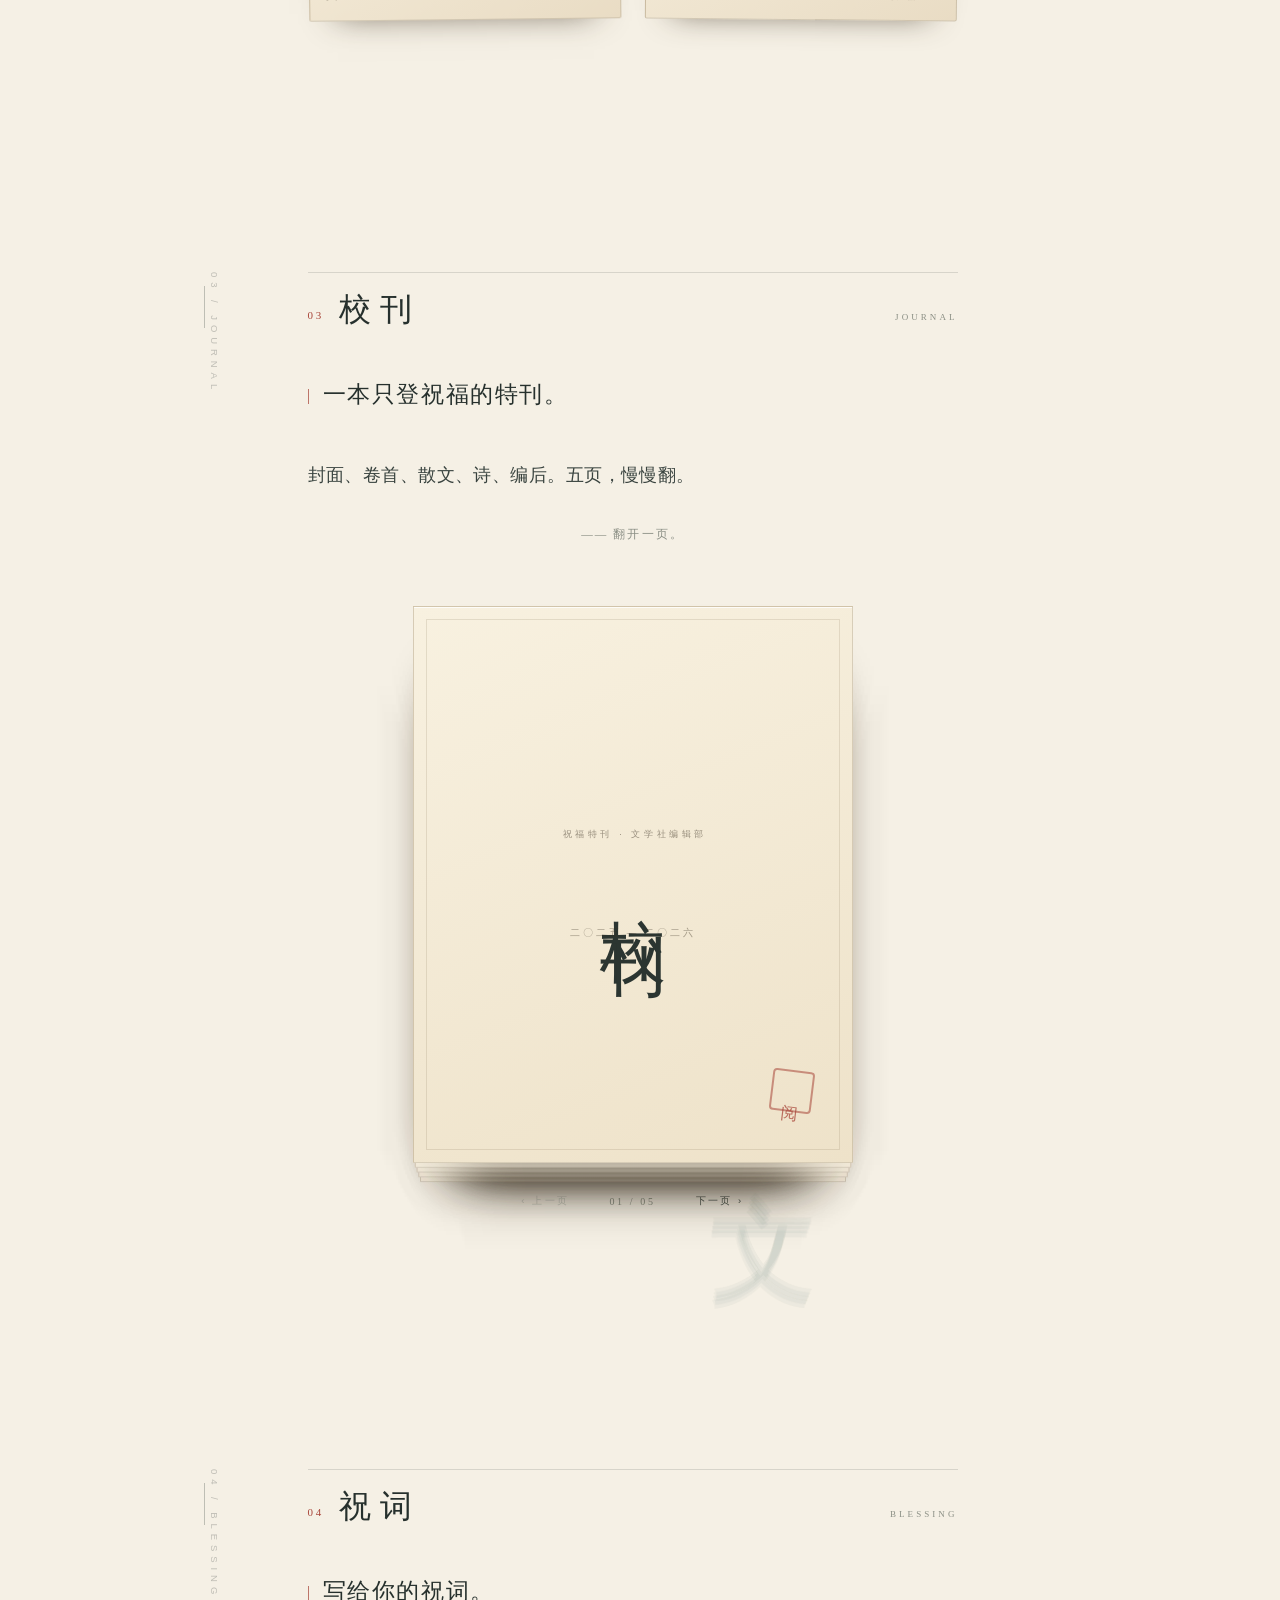
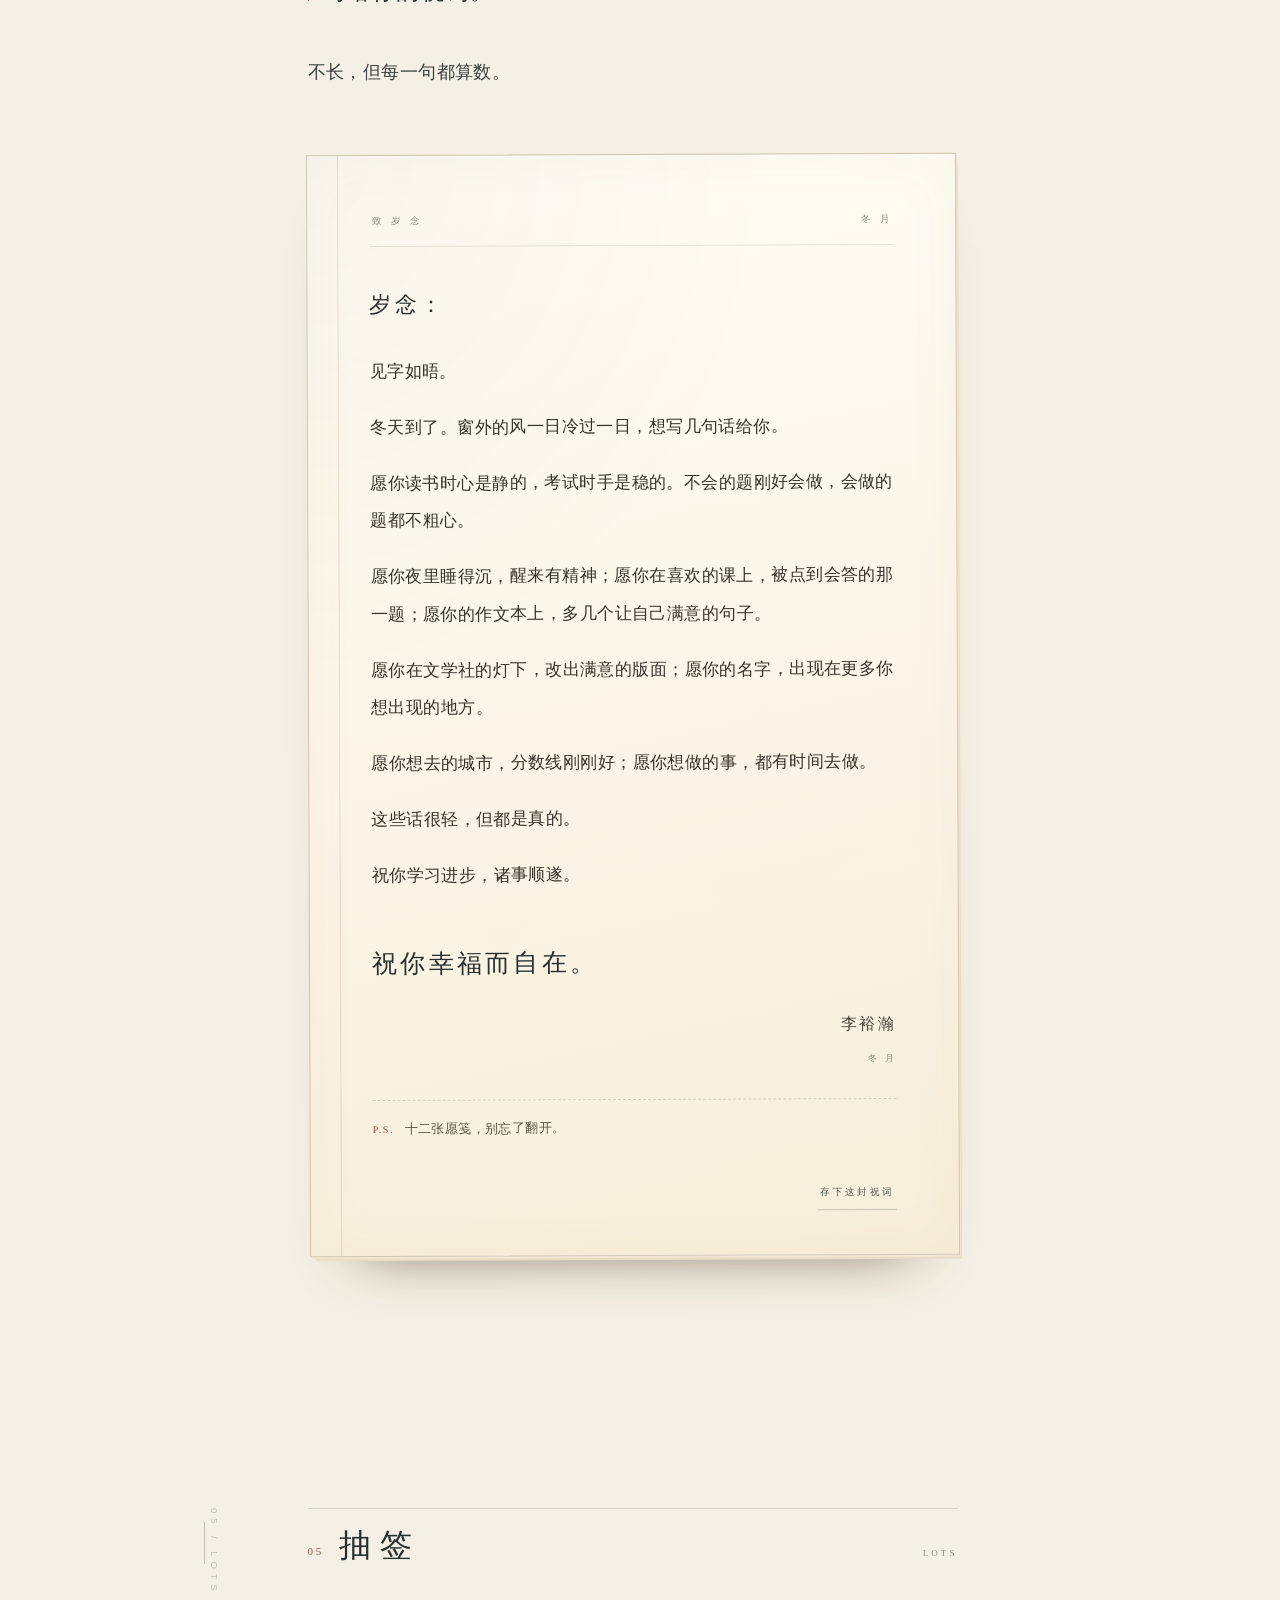
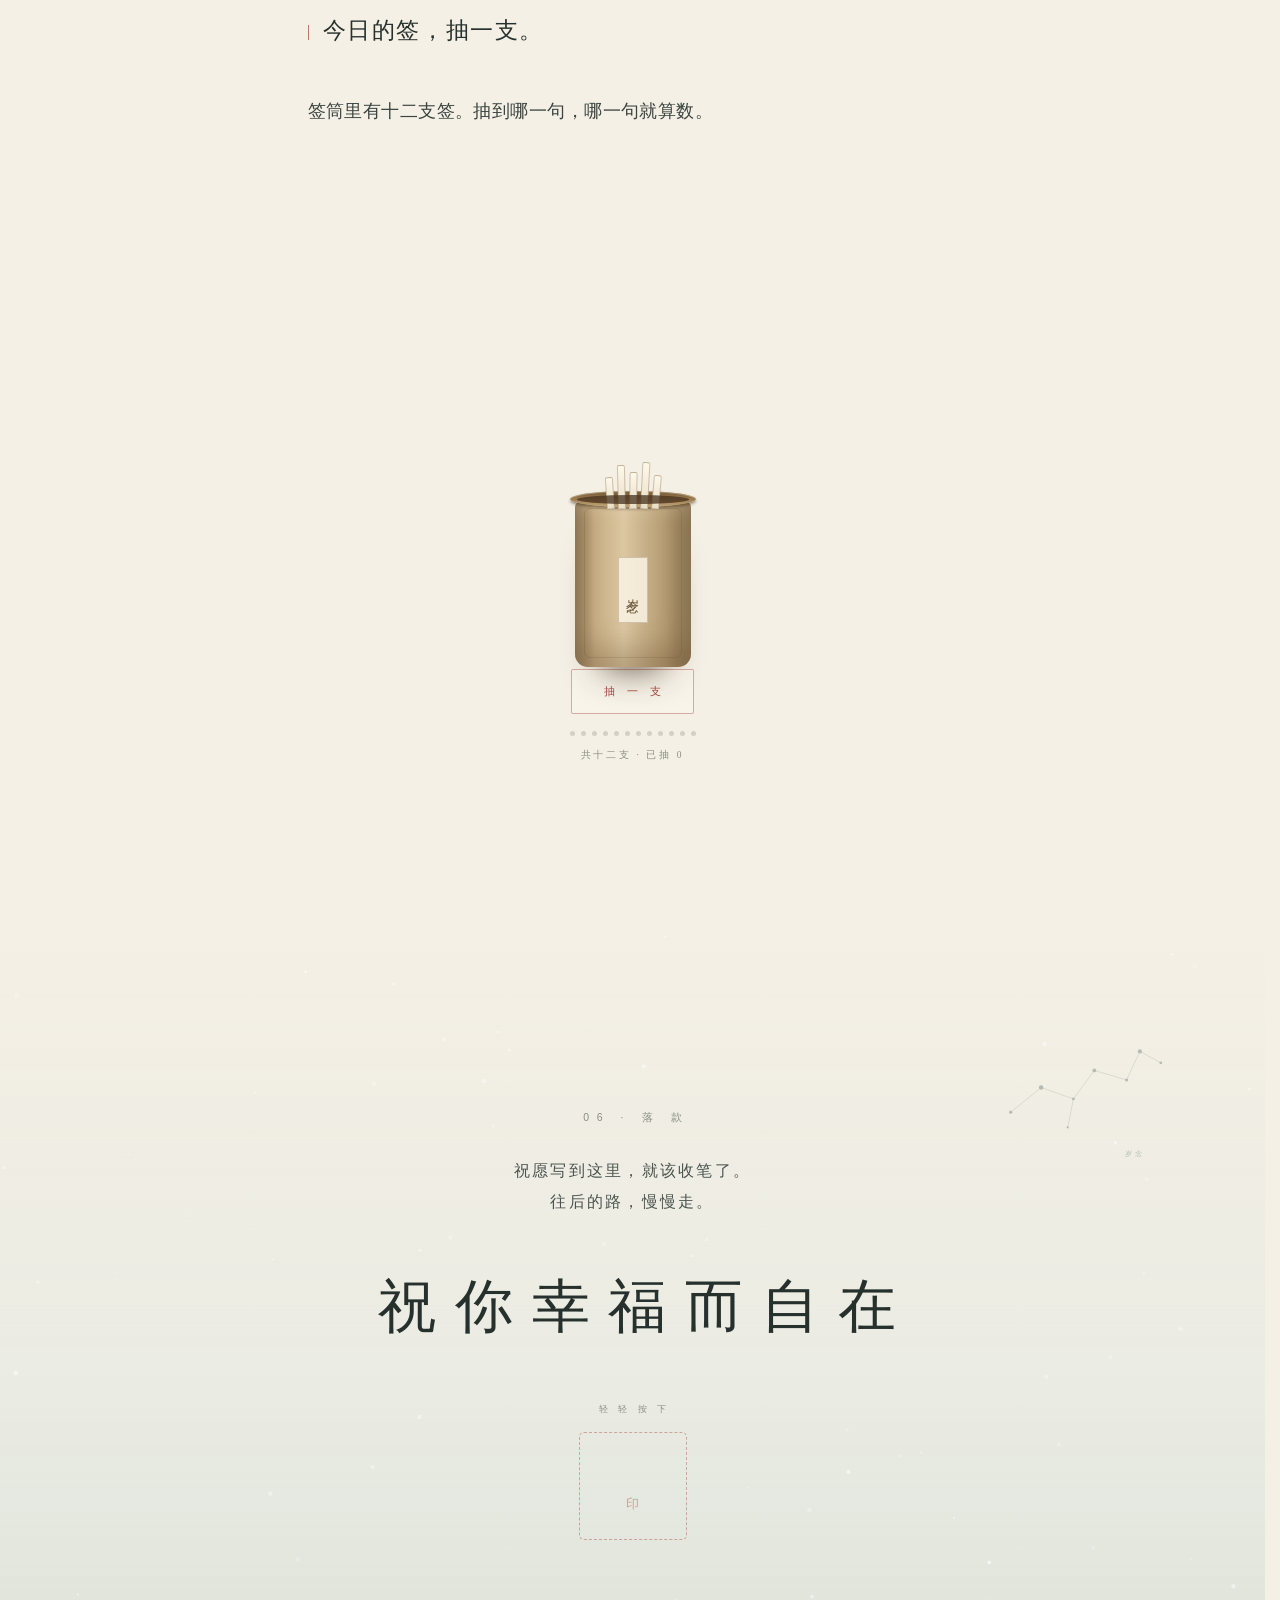
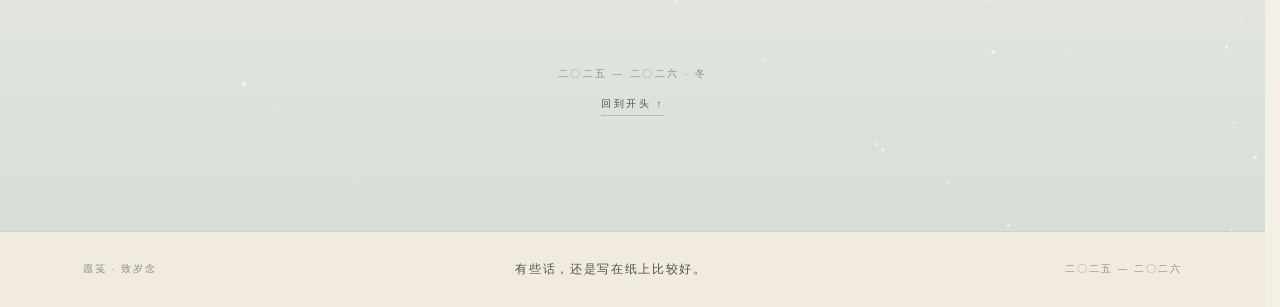
==== commit 68b4da6e: "add share cover meta" ====
--- a/index.html
+++ b/index.html
@@ -8,6 +8,22 @@
 <meta property="og:title" content="愿笺 · 致岁念">
 <meta property="og:description" content="十二个祝愿，四封短笺，一本特刊。都给你。">
 <meta property="og:type" content="website">
+<link rel="canonical" href="https://yuan-jian.netlify.app/">
+<meta property="og:url" content="https://yuan-jian.netlify.app/">
+<meta property="og:site_name" content="愿笺 · 致岁念">
+<meta property="og:locale" content="zh_CN">
+<meta property="og:image" content="https://yuan-jian.netlify.app/assets/og-cover.jpg">
+<meta property="og:image:type" content="image/jpeg">
+<meta property="og:image:width" content="1200">
+<meta property="og:image:height" content="630">
+<meta property="og:image:alt" content="愿笺 · 致岁念：祝你幸福而自在">
+<meta name="twitter:card" content="summary_large_image">
+<meta name="twitter:title" content="愿笺 · 致岁念">
+<meta name="twitter:description" content="十二个祝愿，四封短笺，一本祝福特刊。都给你。">
+<meta name="twitter:image" content="https://yuan-jian.netlify.app/assets/og-cover.jpg">
+<link rel="image_src" href="https://yuan-jian.netlify.app/assets/og-cover.jpg">
+<meta name="thumbnail" content="https://yuan-jian.netlify.app/assets/og-cover.jpg">
+<meta itemprop="image" content="https://yuan-jian.netlify.app/assets/og-cover.jpg">
 <meta name="robots" content="noindex, nofollow">
 <meta name="theme-color" content="#f5f0e5">
 <link rel="icon" href="data:image/svg+xml,%3Csvg xmlns='http://www.w3.org/2000/svg' viewBox='0 0 64 64'%3E%3Crect width='64' height='64' rx='6' fill='%23a8463a'/%3E%3Ctext x='32' y='44' font-family='KaiTi,serif' font-size='36' fill='%23f8eedd' text-anchor='middle'%3E%E6%84%BF%3C/text%3E%3C/svg%3E">
--- a/assets/style.css
+++ b/assets/style.css
@@ -0,0 +1,1947 @@
+/* =========================================================
+   回信 · 致岁念
+   纸、墨、朱砂。无外部依赖，所有字体使用系统字体。
+   ========================================================= */
+
+:root{
+  --paper:#f5f0e5;
+  --paper-deep:#ece4d4;
+  --paper-light:#fbf7ed;
+  --ink:#26302d;
+  --ink-soft:#4a544f;
+  --ink-faint:#8b8f85;
+  --line:rgba(38,48,45,.14);
+  --jade:#3f5d56;
+  --cinnabar:#a8463a;
+  --gold:#a98b5c;
+
+  --serif:"Songti SC","Noto Serif SC","Source Han Serif SC","Source Han Serif CN","STSong","SimSun",serif;
+  --kai:"Kaiti SC","KaiTi","STKaiti","KaiTi_GB2312","Songti SC",serif;
+  --latin:Georgia,"Times New Roman",serif;
+  --sans:"PingFang SC","Hiragino Sans GB","Microsoft YaHei","Noto Sans SC",sans-serif;
+
+  --ease:cubic-bezier(.22,.61,.36,1);
+  --ease-out:cubic-bezier(.16,.84,.3,1);
+}
+
+*,*::before,*::after{box-sizing:border-box}
+
+html{
+  -webkit-text-size-adjust:100%;
+  scroll-behavior:smooth;
+  scrollbar-gutter:stable;
+}
+
+body{
+  margin:0;
+  background:var(--paper);
+  color:var(--ink);
+  font-family:var(--serif);
+  font-size:16px;
+  line-height:1.9;
+  -webkit-font-smoothing:antialiased;
+  -moz-osx-font-smoothing:grayscale;
+  text-rendering:optimizeLegibility;
+  overflow-x:hidden;
+}
+
+body::before{
+  content:"";
+  position:fixed;
+  inset:0;
+  z-index:-2;
+  background:
+    radial-gradient(1200px 800px at 15% -5%,#fcf8ef 0%,rgba(252,248,239,0) 60%),
+    radial-gradient(900px 700px at 88% 18%,rgba(63,93,86,.07),rgba(63,93,86,0) 62%),
+    radial-gradient(1000px 900px at 45% 105%,#efe7d7 0%,rgba(239,231,215,0) 66%),
+    var(--paper);
+}
+
+::selection{background:rgba(168,70,58,.85);color:#fbf6ea}
+
+img,svg{display:block;max-width:100%}
+a{color:inherit}
+button{font:inherit;color:inherit}
+
+:focus-visible{
+  outline:1px dashed var(--cinnabar);
+  outline-offset:5px;
+}
+
+.sr-only{
+  position:absolute!important;
+  width:1px;height:1px;
+  padding:0;margin:-1px;
+  overflow:hidden;
+  clip:rect(0 0 0 0);
+  white-space:nowrap;
+  border:0;
+}
+
+.skip{
+  position:fixed;
+  top:-100px;left:16px;
+  z-index:200;
+  padding:10px 16px;
+  background:var(--ink);
+  color:var(--paper);
+  font-family:var(--sans);
+  font-size:12px;
+  letter-spacing:.2em;
+  text-decoration:none;
+  transition:top .3s;
+}
+.skip:focus{top:16px}
+
+/* ---------- 纸张颗粒 ---------- */
+.grain{
+  position:fixed;
+  inset:0;
+  z-index:95;
+  pointer-events:none;
+  opacity:.045;
+  mix-blend-mode:multiply;
+  background-image:url("data:image/svg+xml,%3Csvg xmlns='http://www.w3.org/2000/svg' width='180' height='180'%3E%3Cfilter id='n'%3E%3CfeTurbulence type='fractalNoise' baseFrequency='.82' numOctaves='3' stitchTiles='stitch'/%3E%3CfeColorMatrix type='saturate' values='0'/%3E%3C/filter%3E%3Crect width='180' height='180' filter='url(%23n)' opacity='.6'/%3E%3C/svg%3E");
+  background-size:180px 180px;
+}
+
+/* ---------- 顶部 ---------- */
+.progress{
+  position:fixed;
+  top:0;left:0;right:0;
+  height:2px;
+  z-index:70;
+  pointer-events:none;
+}
+.progress i{
+  display:block;
+  height:100%;
+  background:var(--cinnabar);
+  opacity:.72;
+  transform:scaleX(0);
+  transform-origin:0 50%;
+  will-change:transform;
+}
+
+.topbar{
+  position:fixed;
+  top:0;left:0;right:0;
+  z-index:60;
+  display:flex;
+  align-items:center;
+  justify-content:space-between;
+  gap:16px;
+  padding:16px clamp(18px,4vw,40px);
+  transition:background .45s var(--ease),box-shadow .45s var(--ease);
+}
+.topbar.is-scrolled{
+  background:rgba(245,240,229,.78);
+  -webkit-backdrop-filter:blur(10px) saturate(1.05);
+  backdrop-filter:blur(10px) saturate(1.05);
+  box-shadow:0 1px 0 rgba(38,48,45,.08);
+}
+
+.brand{
+  display:flex;
+  align-items:center;
+  gap:12px;
+  text-decoration:none;
+  color:var(--ink);
+}
+.brand__seal{
+  width:27px;height:27px;
+  display:grid;place-items:center;
+  border:1px solid var(--cinnabar);
+  border-radius:3px;
+  color:var(--cinnabar);
+  font-family:var(--kai);
+  font-size:14px;
+  line-height:1;
+  transform:rotate(-3deg);
+  opacity:.9;
+}
+.brand__text{
+  font-family:var(--sans);
+  font-size:11px;
+  letter-spacing:.34em;
+  color:var(--ink-soft);
+}
+
+.menu-btn{
+  appearance:none;
+  display:flex;
+  align-items:center;
+  gap:10px;
+  padding:7px 2px;
+  border:0;
+  background:none;
+  cursor:pointer;
+  font-family:var(--sans);
+  font-size:10px;
+  letter-spacing:.32em;
+  text-indent:.32em;
+  color:var(--ink-soft);
+}
+.menu-btn__lines{
+  position:relative;
+  display:block;
+  width:17px;height:9px;
+  border-top:1px solid currentColor;
+  border-bottom:1px solid currentColor;
+}
+.menu-btn__lines::after{
+  content:"";
+  position:absolute;
+  left:0;right:5px;top:3px;
+  height:1px;
+  background:currentColor;
+}
+.menu-btn:hover{color:var(--cinnabar)}
+
+/* ---------- 右侧章节导航 ---------- */
+.rail{
+  position:fixed;
+  right:clamp(18px,3vw,38px);
+  top:50%;
+  transform:translateY(-50%) translateX(10px);
+  opacity:0;
+  visibility:hidden;
+  transition:opacity .55s var(--ease),visibility .55s var(--ease),transform .55s var(--ease);
+  z-index:55;
+  display:flex;
+  flex-direction:column;
+  align-items:flex-end;
+  gap:1px;
+}
+.rail.is-visible{opacity:1;visibility:visible;transform:translateY(-50%)}
+.rail a{
+  display:flex;
+  align-items:center;
+  justify-content:flex-end;
+  gap:10px;
+  padding:6px 0;
+  color:var(--ink-faint);
+  text-decoration:none;
+  transition:color .35s var(--ease);
+}
+.rail__label{
+  font-family:var(--sans);
+  font-size:10px;
+  letter-spacing:.24em;
+  opacity:0;
+  transform:translateX(6px);
+  transition:opacity .35s var(--ease),transform .35s var(--ease);
+  white-space:nowrap;
+}
+.rail i{
+  display:block;
+  width:14px;height:1px;
+  background:currentColor;
+  opacity:.55;
+  transition:width .4s var(--ease),opacity .4s;
+}
+.rail a:hover .rail__label,
+.rail a[aria-current="true"] .rail__label{opacity:1;transform:none}
+.rail a:hover i{width:22px}
+.rail a[aria-current="true"]{color:var(--cinnabar)}
+.rail a[aria-current="true"] i{width:28px;opacity:.95}
+
+/* ---------- 滚动显现 ---------- */
+.js .reveal{
+  opacity:0;
+  translate:0 22px;
+  transition:opacity .95s var(--ease),translate .95s var(--ease);
+  transition-delay:var(--delay,0s);
+}
+.js .reveal.is-in{opacity:1;translate:0 0}
+
+/* ---------- 首屏 ---------- */
+.hero{
+  position:relative;
+  min-height:100vh;
+  min-height:100svh;
+  display:flex;
+  align-items:center;
+  justify-content:center;
+  padding:120px 24px 104px;
+  overflow:hidden;
+  isolation:isolate;
+}
+.hero__bg{
+  position:absolute;
+  inset:-10%;
+  z-index:-3;
+  background:
+    radial-gradient(420px 420px at var(--mx,28%) var(--my,32%),rgba(63,93,86,.11),rgba(63,93,86,0) 70%),
+    radial-gradient(380px 380px at 84% 74%,rgba(168,70,58,.05),rgba(168,70,58,0) 70%);
+  filter:blur(10px);
+  transition:background .4s ease-out;
+  pointer-events:none;
+}
+.hero__moon{
+  position:absolute;
+  z-index:-2;
+  top:13%;
+  right:11%;
+  width:clamp(110px,13vw,170px);
+  aspect-ratio:1;
+  border-radius:50%;
+  border:1px solid rgba(169,139,92,.10);
+  background:radial-gradient(circle at 38% 34%,rgba(255,253,246,.82),rgba(248,240,222,.28) 54%,rgba(248,240,222,0) 72%);
+  box-shadow:0 0 110px 36px rgba(255,250,236,.32);
+  opacity:.62;
+  pointer-events:none;
+}
+
+.hero__mountains{
+  position:absolute;
+  left:0;right:0;bottom:-1px;
+  z-index:-1;
+  width:100%;
+  height:clamp(230px,42vh,430px);
+  pointer-events:none;
+}
+.hero__mountains path{vector-effect:non-scaling-stroke}
+
+.hero__motes{
+  position:absolute;
+  inset:0;
+  z-index:-1;
+  pointer-events:none;
+  overflow:hidden;
+}
+.mote{
+  position:absolute;
+  z-index:-1;
+  border-radius:50%;
+  background:rgba(63,93,86,.22);
+  filter:blur(.6px);
+  pointer-events:none;
+  animation:floatMote linear infinite;
+}
+@keyframes floatMote{
+  0%{transform:translate3d(0,0,0);opacity:0}
+  12%{opacity:.7}
+  88%{opacity:.5}
+  100%{transform:translate3d(18px,-150px,0);opacity:0}
+}
+
+.hero__inner{
+  position:relative;
+  z-index:1;
+  width:min(100%,920px);
+  text-align:center;
+}
+.hero__kicker{
+  margin:0 0 clamp(24px,4.4vh,40px);
+  font-family:var(--sans);
+  font-size:11px;
+  letter-spacing:.72em;
+  text-indent:.72em;
+  color:var(--ink-faint);
+  opacity:0;
+  animation:fadeUp 1.1s var(--ease) .15s forwards;
+}
+.hero__title{
+  margin:0;
+  font-family:var(--serif);
+  font-weight:400;
+  font-size:clamp(44px,7.4vw,80px);
+  line-height:1.32;
+  letter-spacing:.16em;
+  text-indent:.16em;
+  color:var(--ink);
+}
+.hero__title .char{
+  display:inline-block;
+  opacity:0;
+  transform:translateY(18px);
+  filter:blur(9px);
+  animation:charIn 1.25s var(--ease) forwards;
+  animation-delay:calc(.36s + var(--i) * .1s);
+}
+@keyframes charIn{
+  to{opacity:1;transform:none;filter:blur(0)}
+}
+.hero__rule{
+  width:1px;
+  height:clamp(30px,5vh,48px);
+  margin:clamp(20px,3.6vh,32px) auto;
+  background:linear-gradient(180deg,var(--cinnabar),rgba(168,70,58,0));
+  opacity:0;
+  animation:fadeIn 1s var(--ease) .95s forwards;
+}
+.hero__sub{
+  margin:0;
+  font-family:var(--kai);
+  font-size:clamp(15px,1.65vw,18.5px);
+  line-height:2;
+  letter-spacing:.1em;
+  color:var(--ink-soft);
+  opacity:0;
+  animation:fadeUp 1.2s var(--ease) 1.1s forwards;
+}
+.hero__meta{
+  margin:clamp(28px,5vh,46px) 0 0;
+  font-family:var(--latin);
+  font-size:10.5px;
+  letter-spacing:.42em;
+  text-indent:.42em;
+  color:var(--ink-faint);
+  opacity:0;
+  animation:fadeIn 1.2s var(--ease) 1.4s forwards;
+}
+@keyframes fadeIn{to{opacity:1}}
+@keyframes fadeUp{
+  from{opacity:0;transform:translateY(14px)}
+  to{opacity:1;transform:none}
+}
+
+.hero__side{
+  position:absolute;
+  top:50%;
+  transform:translateY(-50%);
+  z-index:0;
+  writing-mode:vertical-rl;
+  font-family:var(--kai);
+  font-size:12px;
+  letter-spacing:.52em;
+  color:rgba(38,48,45,.32);
+  user-select:none;
+  pointer-events:none;
+}
+.hero__side--l{left:clamp(22px,5.5vw,84px)}
+.hero__side--r{right:clamp(22px,10vw,170px)}
+
+.hero__scroll{
+  position:absolute;
+  left:50%;
+  bottom:clamp(20px,3.6vh,36px);
+  transform:translateX(-50%);
+  display:flex;
+  flex-direction:column;
+  align-items:center;
+  gap:13px;
+  color:var(--ink-faint);
+  text-decoration:none;
+  font-family:var(--sans);
+  font-size:9.5px;
+  letter-spacing:.5em;
+  text-indent:.5em;
+  opacity:0;
+  animation:fadeIn 1.2s var(--ease) 1.8s forwards;
+}
+.hero__scroll i{
+  position:relative;
+  display:block;
+  width:1px;
+  height:52px;
+  background:rgba(38,48,45,.14);
+  overflow:hidden;
+}
+.hero__scroll i::after{
+  content:"";
+  position:absolute;
+  left:0;
+  top:-45%;
+  width:100%;
+  height:45%;
+  background:linear-gradient(180deg,rgba(168,70,58,0),var(--cinnabar));
+  animation:scrollLine 2.8s var(--ease) 2.2s infinite;
+}
+@keyframes scrollLine{
+  0%{top:-45%}
+  70%,100%{top:110%}
+}
+
+/* ---------- 章节 ---------- */
+.chapter{
+  position:relative;
+  padding:clamp(92px,14vh,164px) 24px;
+  scroll-margin-top:20px;
+}
+.chapter__inner{
+  position:relative;
+  width:min(100%,650px);
+  margin:0 auto;
+}
+.chapter__inner--wide{width:min(100%,760px)}
+
+.chapter__head{
+  position:relative;
+  display:flex;
+  align-items:baseline;
+  gap:15px;
+  margin:0 0 clamp(30px,5vh,50px);
+  padding-top:17px;
+  border-top:1px solid var(--line);
+}
+.chapter__no{
+  font-family:var(--latin);
+  font-size:11px;
+  letter-spacing:.26em;
+  color:var(--cinnabar);
+  transform:translateY(-1px);
+}
+.chapter__title{
+  margin:0;
+  font-size:clamp(24px,3vw,32px);
+  font-weight:400;
+  letter-spacing:.26em;
+  line-height:1.2;
+}
+.chapter__en{
+  margin-left:auto;
+  font-family:var(--latin);
+  font-size:9px;
+  letter-spacing:.34em;
+  text-transform:uppercase;
+  color:var(--ink-faint);
+  white-space:nowrap;
+  padding-left:12px;
+}
+
+.chapter__side{
+  position:absolute;
+  left:-104px;
+  top:0;
+  writing-mode:vertical-rl;
+  font-family:var(--sans);
+  font-size:9.5px;
+  letter-spacing:.52em;
+  color:rgba(38,48,45,.26);
+  pointer-events:none;
+}
+.chapter__side::after{
+  content:"";
+  display:block;
+  width:1px;height:42px;
+  margin:14px auto 0;
+  background:currentColor;
+}
+
+/* ---------- 正文 ---------- */
+.prose{
+  font-size:clamp(16px,1.55vw,17.5px);
+  line-height:2.2;
+  letter-spacing:.025em;
+  color:#39433f;
+}
+.prose p{margin:0 0 1.5em}
+.prose p:last-child{margin-bottom:0}
+
+.lead{
+  margin:0 0 1.65em!important;
+  font-family:var(--kai);
+  font-size:clamp(20px,2.3vw,23px);
+  line-height:1.95;
+  letter-spacing:.07em;
+  color:var(--ink);
+}
+.lead::before{
+  content:"";
+  display:inline-block;
+  width:1px;height:15px;
+  margin-right:14px;
+  vertical-align:-2px;
+  background:var(--cinnabar);
+  opacity:.72;
+}
+
+.pull{
+  position:relative;
+  max-width:520px;
+  margin:clamp(46px,7.5vh,72px) auto;
+  padding-top:30px;
+  text-align:center;
+  font-family:var(--kai);
+  font-size:clamp(19px,2.3vw,24px);
+  line-height:2.05;
+  letter-spacing:.09em;
+  color:#2e3a36;
+}
+.pull::before{
+  content:"";
+  position:absolute;
+  top:0;left:50%;
+  width:26px;height:1px;
+  transform:translateX(-50%);
+  background:var(--cinnabar);
+  opacity:.65;
+}
+.pull cite{
+  display:block;
+  margin-top:14px;
+  font-style:normal;
+  font-family:var(--sans);
+  font-size:9.5px;
+  letter-spacing:.34em;
+  color:var(--ink-faint);
+}
+
+/* ---------- 信封 ---------- */
+.letters__hint{
+  margin:clamp(38px,6vh,54px) 0 20px;
+  text-align:center;
+  font-family:var(--kai);
+  font-size:13px;
+  letter-spacing:.22em;
+  color:var(--ink-faint);
+}
+.envelopes{
+  display:grid;
+  grid-template-columns:repeat(2,minmax(0,1fr));
+  gap:clamp(16px,2.4vw,26px);
+}
+.env{
+  position:relative;
+  aspect-ratio:1.24;
+  perspective:1000px;
+  transform:rotate(var(--rot,0deg));
+  transition:transform .6s var(--ease);
+  isolation:isolate;
+}
+.env:nth-child(odd){--rot:-.65deg}
+.env:nth-child(even){--rot:.55deg}
+.env:hover{transform:rotate(0deg) translateY(-3px)}
+.js .env.reveal{
+  transition:opacity .95s var(--ease),translate .95s var(--ease),transform .6s var(--ease);
+}
+
+.env__body{
+  position:absolute;
+  inset:0;
+  overflow:hidden;
+  border:1px solid rgba(124,104,72,.3);
+  border-radius:2px;
+  background:linear-gradient(155deg,#f8f2e4 0%,#f1e7d3 55%,#e9dcc4 100%);
+  box-shadow:
+    0 1px 0 rgba(255,255,255,.75) inset,
+    0 20px 32px -28px rgba(60,48,30,.8);
+}
+
+.env__flap{
+  position:absolute;
+  inset:0 0 auto 0;
+  height:63%;
+  z-index:3;
+  border-radius:2px 2px 0 0;
+  background:linear-gradient(168deg,#f7efdc 0%,#ecdfc6 100%);
+  clip-path:polygon(0 0,100% 0,50% 97%);
+  transform-origin:50% 0;
+  transition:transform .85s var(--ease),opacity .55s var(--ease);
+  backface-visibility:hidden;
+  filter:drop-shadow(0 1px 0 rgba(255,255,255,.55));
+}
+.env__flap::after{
+  content:"";
+  position:absolute;
+  inset:0;
+  background:linear-gradient(180deg,rgba(255,255,255,.18),rgba(120,95,60,.08));
+}
+.env.is-open .env__flap{
+  transform:rotateX(-174deg);
+  opacity:.85;
+  z-index:1;
+}
+
+.env__wax{
+  position:absolute;
+  left:50%;
+  top:83%;
+  z-index:2;
+  width:33px;height:33px;
+  display:grid;
+  place-items:center;
+  transform:translate(-50%,-50%);
+  border-radius:50%;
+  background:radial-gradient(circle at 34% 28%,#bd5c4e,#a24337 58%,#7f2f28 100%);
+  box-shadow:
+    0 2px 5px rgba(60,20,15,.35),
+    inset 0 0 0 2px rgba(255,240,225,.18),
+    inset 0 0 10px rgba(80,20,15,.35);
+  color:rgba(255,245,235,.85);
+  font-family:var(--kai);
+  font-size:12px;
+  transition:opacity .4s var(--ease);
+}
+.env.is-open .env__wax{opacity:0}
+
+.env__front{
+  position:absolute;
+  inset:0;
+  z-index:4;
+  pointer-events:none;
+  transition:opacity .35s var(--ease);
+}
+.env__date{
+  position:absolute;
+  left:17px;
+  bottom:15px;
+  font-size:12px;
+  letter-spacing:.32em;
+  color:rgba(60,50,35,.6);
+}
+.env__hint{
+  position:absolute;
+  right:17px;
+  bottom:16px;
+  display:flex;
+  align-items:center;
+  gap:7px;
+  font-family:var(--sans);
+  font-size:8.5px;
+  letter-spacing:.3em;
+  color:rgba(60,50,35,.44);
+}
+.env__hint::after{
+  content:"";
+  display:block;
+  width:14px;height:1px;
+  background:currentColor;
+}
+.env.is-open .env__front{opacity:0}
+
+.env__letter{
+  position:absolute;
+  inset:0;
+  z-index:2;
+  display:flex;
+  flex-direction:column;
+  justify-content:center;
+  overflow:hidden;
+  padding:clamp(18px,2.4vw,24px);
+  background:linear-gradient(172deg,#fdfaf0 0%,#f8f0de 100%);
+  transform:translateY(102%);
+  transition:transform .85s var(--ease);
+}
+.env__letter::before{
+  content:"";
+  position:absolute;
+  left:0;top:0;bottom:0;
+  width:2px;
+  background:rgba(168,70,58,.16);
+}
+.env.is-open .env__letter{transform:none;z-index:5}
+
+.env__letterDate{
+  position:absolute;
+  left:clamp(18px,2.4vw,24px);
+  top:clamp(16px,2.2vw,22px);
+  display:block;
+  font-size:10.5px;
+  letter-spacing:.3em;
+  color:var(--cinnabar);
+}
+.env__letter p{
+  margin:0;
+  font-family:var(--kai);
+  font-size:clamp(13px,1.4vw,14.5px);
+  line-height:2;
+  letter-spacing:.02em;
+  color:#3b352b;
+}
+.env__letterSign{
+  position:absolute;
+  right:clamp(18px,2.4vw,24px);
+  bottom:12px;
+  font-family:var(--kai);
+  font-size:9.5px;
+  letter-spacing:.2em;
+  color:rgba(90,75,50,.4);
+}
+.env__hit{
+  position:absolute;
+  inset:0;
+  z-index:7;
+  padding:0;
+  border:0;
+  border-radius:2px;
+  background:transparent;
+  cursor:pointer;
+}
+.env__hit:focus-visible{outline:1px dashed var(--cinnabar);outline-offset:4px}
+
+/* ---------- 校刊翻页 ---------- */
+.journal{
+  position:relative;
+  margin-top:clamp(40px,7vh,60px);
+}
+.journal__stage{
+  position:relative;
+  width:min(100%,440px);
+  margin:0 auto;
+  aspect-ratio:.79;
+  perspective:1600px;
+  cursor:pointer;
+}
+.jpage{
+  position:absolute;
+  inset:0;
+  display:flex;
+  flex-direction:column;
+  padding:clamp(26px,4vw,40px);
+  border:1px solid rgba(120,100,70,.25);
+  background:linear-gradient(170deg,#fbf6ea 0%,#f4ecdb 100%);
+  box-shadow:
+    0 1px 0 rgba(255,255,255,.8) inset,
+    0 34px 55px -46px rgba(50,40,25,.85);
+  transform:translateY(calc(var(--d,0) * 7px)) scale(calc(1 - var(--d,0) * .008));
+  transition:transform .85s var(--ease),opacity .5s var(--ease);
+  will-change:transform;
+}
+.jpage:nth-child(1){--d:0;z-index:14}
+.jpage:nth-child(2){--d:1;z-index:13}
+.jpage:nth-child(3){--d:2;z-index:12}
+.jpage:nth-child(4){--d:3;z-index:11}
+.jpage:nth-child(5){--d:4;z-index:10}
+
+.jpage.is-past{
+  transform:translateX(-11%) rotate(-3deg);
+  opacity:0;
+  pointer-events:none;
+}
+
+.jpage__mark{
+  position:absolute;
+  right:7%;
+  bottom:12%;
+  z-index:0;
+  writing-mode:vertical-rl;
+  font-family:var(--kai);
+  font-size:clamp(80px,10vw,110px);
+  line-height:1;
+  color:var(--jade);
+  opacity:.045;
+  pointer-events:none;
+}
+.jpage__kicker{
+  font-family:var(--sans);
+  font-size:9px;
+  letter-spacing:.34em;
+  color:var(--cinnabar);
+  text-indent:.34em;
+}
+.jpage__title{
+  margin:clamp(16px,3vh,28px) 0 0;
+  font-size:clamp(20px,2.5vw,27px);
+  font-weight:400;
+  line-height:1.6;
+  letter-spacing:.14em;
+}
+.jpage__body{
+  margin:18px 0 0;
+  font-family:var(--kai);
+  font-size:clamp(13px,1.45vw,15px);
+  line-height:2.05;
+  letter-spacing:.02em;
+  color:#4a4438;
+}
+.jpage__body p{margin:0 0 1em}
+.jpage__body p:last-child{margin-bottom:0}
+.jpage__poem{
+  margin:clamp(18px,3vh,28px) 0 0!important;
+  font-family:var(--kai);
+  font-size:clamp(15px,1.7vw,18px);
+  line-height:2.4;
+  letter-spacing:.06em;
+  text-align:center;
+  color:#3b352b;
+}
+.jpage__sign{
+  margin-top:14px!important;
+  text-align:right;
+  font-family:var(--sans);
+  font-size:10px;
+  letter-spacing:.18em;
+  color:var(--ink-faint);
+}
+.jpage__foot{
+  display:flex;
+  align-items:flex-end;
+  justify-content:space-between;
+  gap:12px;
+  margin-top:auto;
+  padding-top:12px;
+  border-top:1px solid rgba(38,48,45,.12);
+  font-family:var(--latin);
+  font-size:9.5px;
+  letter-spacing:.26em;
+  color:var(--ink-faint);
+}
+
+.jpage--cover{
+  align-items:center;
+  justify-content:center;
+  text-align:center;
+  background:linear-gradient(158deg,#f8f1e0 0%,#eee2c9 100%);
+}
+.jpage--cover::before{
+  content:"";
+  position:absolute;
+  inset:12px;
+  border:1px solid rgba(120,100,70,.16);
+  pointer-events:none;
+}
+.jpage__coverKicker{
+  font-family:var(--sans);
+  font-size:9px;
+  letter-spacing:.4em;
+  text-indent:.4em;
+  color:rgba(60,50,35,.5);
+}
+.jpage__coverTitle{
+  margin:22px 0;
+  writing-mode:vertical-rl;
+  font-size:clamp(46px,7.4vw,66px);
+  line-height:1.05;
+  letter-spacing:.28em;
+  color:#2b3531;
+}
+.jpage__coverMeta{
+  font-family:var(--latin);
+  font-size:9.5px;
+  letter-spacing:.3em;
+  color:rgba(60,50,35,.45);
+}
+.jpage__seal{
+  position:absolute;
+  right:9%;
+  bottom:9%;
+  width:42px;height:42px;
+  display:grid;
+  place-items:center;
+  border:2px solid rgba(168,70,58,.55);
+  border-radius:4px;
+  color:rgba(168,70,58,.75);
+  font-family:var(--kai);
+  font-size:17px;
+  writing-mode:vertical-rl;
+  transform:rotate(7deg);
+}
+
+.journal__ctrl{
+  display:flex;
+  align-items:center;
+  justify-content:center;
+  gap:clamp(16px,4vw,30px);
+  margin-top:22px;
+}
+.jbtn{
+  appearance:none;
+  display:flex;
+  align-items:center;
+  gap:7px;
+  padding:7px 2px;
+  border:0;
+  background:none;
+  cursor:pointer;
+  font-family:var(--sans);
+  font-size:9.5px;
+  letter-spacing:.26em;
+  color:var(--ink-soft);
+  transition:color .3s;
+}
+.jbtn:hover:not(:disabled){color:var(--cinnabar)}
+.jbtn:disabled{opacity:.28;cursor:default}
+.jcount{
+  min-width:62px;
+  text-align:center;
+  font-family:var(--latin);
+  font-size:10px;
+  letter-spacing:.26em;
+  color:var(--ink-faint);
+}
+.journal__hint{
+  margin:30px 0 0;
+  text-align:center;
+  font-family:var(--kai);
+  font-size:11.5px;
+  letter-spacing:.18em;
+  color:var(--ink-faint);
+}
+
+/* ---------- 抽签 ---------- */
+.draw{
+  display:flex;
+  flex-direction:column;
+  align-items:center;
+  margin-top:clamp(26px,4vh,40px);
+}
+.draw__stage{
+  position:relative;
+  width:min(100%,340px);
+  height:500px;
+  margin:0 auto;
+}
+.tube{
+  position:absolute;
+  left:50%;
+  bottom:0;
+  z-index:2;
+  width:116px;
+  height:168px;
+  transform:translateX(-50%);
+  transform-origin:50% 100%;
+}
+.tube.is-shaking{animation:shakeTube .5s ease-in-out}
+@keyframes shakeTube{
+  0%,100%{transform:translateX(-50%) rotate(0)}
+  20%{transform:translateX(-50%) rotate(-3.2deg)}
+  40%{transform:translateX(-50%) rotate(3deg)}
+  60%{transform:translateX(-50%) rotate(-2.2deg)}
+  80%{transform:translateX(-50%) rotate(1.6deg)}
+}
+.tube__body{
+  position:absolute;
+  inset:0;
+  border-radius:9px 9px 13px 13px;
+  background:linear-gradient(90deg,#8c7350 0%,#c6ad84 17%,#dcc7a1 42%,#b39a72 78%,#87704c 100%);
+  box-shadow:
+    inset 0 -20px 28px rgba(80,55,25,.26),
+    inset 0 10px 18px rgba(255,245,220,.22),
+    0 28px 36px -28px rgba(60,40,20,.9);
+}
+.tube__body::after{
+  content:"";
+  position:absolute;
+  inset:9px;
+  border:1px solid rgba(90,65,35,.16);
+  border-radius:6px;
+}
+.tube__rim{
+  position:absolute;
+  left:-5px;right:-5px;top:-8px;
+  height:16px;
+  z-index:3;
+  border-radius:50%;
+  background:linear-gradient(180deg,#6f5434,#a18054 55%,#c2a577);
+  box-shadow:0 2px 3px rgba(60,40,20,.5),inset 0 1px 0 rgba(255,240,210,.35);
+}
+.tube__mouth{
+  position:absolute;
+  left:2px;right:2px;top:-4px;
+  height:9px;
+  z-index:4;
+  border-radius:50%;
+  background:#46311c;
+  opacity:.75;
+}
+.tube__slips{
+  position:absolute;
+  left:50%;
+  bottom:calc(100% - 10px);
+  z-index:4;
+  display:flex;
+  align-items:flex-end;
+  gap:3px;
+  transform:translateX(-50%);
+}
+.tube__slips i{
+  display:block;
+  width:8px;
+  height:40px;
+  border:1px solid rgba(120,95,60,.35);
+  border-radius:2px 2px 0 0;
+  background:linear-gradient(180deg,#fdf8ea,#eadfc6);
+  transform-origin:50% 100%;
+}
+.tube__slips i:nth-child(1){height:32px;transform:rotate(-4deg)}
+.tube__slips i:nth-child(2){height:44px;transform:rotate(-1.5deg)}
+.tube__slips i:nth-child(3){height:37px;transform:rotate(1deg)}
+.tube__slips i:nth-child(4){height:47px;transform:rotate(3deg)}
+.tube__slips i:nth-child(5){height:34px;transform:rotate(5deg)}
+.tube__label{
+  position:absolute;
+  left:50%;
+  top:35%;
+  z-index:5;
+  width:30px;
+  height:66px;
+  display:grid;
+  place-items:center;
+  transform:translateX(-50%);
+  border:1px solid rgba(120,95,60,.3);
+  background:rgba(250,243,228,.86);
+  color:#6b5638;
+  font-family:var(--kai);
+  font-size:13px;
+  letter-spacing:.18em;
+  writing-mode:vertical-rl;
+}
+
+.slip{
+  position:absolute;
+  left:50%;
+  bottom:150px;
+  z-index:6;
+  width:72px;
+  height:320px;
+  opacity:0;
+  transform:translate(-50%,74px);
+  transition:transform 1.05s var(--ease-out),opacity .45s var(--ease);
+  pointer-events:none;
+  filter:drop-shadow(0 22px 24px rgba(60,45,25,.16));
+}
+.slip.is-out{opacity:1;transform:translate(-50%,0) rotate(-1.6deg)}
+.slip__paper{
+  position:absolute;
+  inset:0;
+  display:flex;
+  align-items:center;
+  justify-content:center;
+  padding:18px 8px 38px;
+  border:1px solid rgba(120,100,70,.3);
+  background:linear-gradient(100deg,#fdf8ea 0%,#f2e7d0 100%);
+}
+.slip__text{
+  height:auto;
+  max-height:100%;
+  writing-mode:vertical-rl;
+  white-space:nowrap;
+  font-family:var(--kai);
+  font-size:15px;
+  line-height:1.4;
+  letter-spacing:.1em;
+  color:#3c352a;
+  text-align:start;
+}
+.slip__seal{
+  position:absolute;
+  left:50%;
+  bottom:9px;
+  display:grid;
+  place-items:center;
+  width:20px;height:20px;
+  transform:translateX(-50%);
+  border:1px solid rgba(168,70,58,.55);
+  border-radius:2px;
+  color:rgba(168,70,58,.8);
+  font-family:var(--kai);
+  font-size:10px;
+}
+.slip.is-final .slip__paper{border-color:rgba(168,70,58,.45)}
+
+.draw__btn{
+  appearance:none;
+  margin-top:2px;
+  padding:12px 28px;
+  border:1px solid rgba(168,70,58,.42);
+  border-radius:2px;
+  background:rgba(255,252,244,.35);
+  color:var(--cinnabar);
+  cursor:pointer;
+  font-family:var(--sans);
+  font-size:10.5px;
+  letter-spacing:.42em;
+  text-indent:.42em;
+  transition:background .4s var(--ease),color .4s var(--ease),border-color .4s,opacity .4s;
+}
+.draw__btn:hover:not(:disabled){
+  background:var(--cinnabar);
+  border-color:var(--cinnabar);
+  color:#faf4e6;
+}
+.draw__btn:disabled{
+  opacity:.4;
+  cursor:default;
+  color:var(--ink-faint);
+  border-color:var(--line);
+  background:none;
+}
+.draw__meta{
+  display:flex;
+  flex-direction:column;
+  align-items:center;
+  gap:10px;
+  margin-top:17px;
+}
+.draw__dots{display:flex;gap:6px}
+.draw__dots i{
+  display:block;
+  width:5px;height:5px;
+  border-radius:50%;
+  background:rgba(38,48,45,.16);
+  transition:background .4s;
+}
+.draw__dots i.is-on{background:var(--cinnabar)}
+.draw__count{
+  font-family:var(--latin);
+  font-size:9.5px;
+  letter-spacing:.28em;
+  color:var(--ink-faint);
+}
+.draw__done{
+  margin:14px 0 0;
+  font-family:var(--kai);
+  font-size:14px;
+  letter-spacing:.12em;
+  color:var(--ink-soft);
+  opacity:0;
+  transition:opacity .6s var(--ease);
+}
+.draw__done.is-visible{opacity:1}
+
+/* ---------- 这封信 ---------- */
+.letter{
+  position:relative;
+  margin-top:clamp(40px,7vh,62px);
+  padding:clamp(28px,5vw,56px) clamp(24px,5.4vw,62px) clamp(28px,4vw,44px);
+  border:1px solid rgba(116,96,64,.32);
+  background:
+    radial-gradient(120% 80% at 0% 0%,rgba(120,95,60,.045),rgba(120,95,60,0) 60%),
+    linear-gradient(168deg,#fffdf6 0%,#fbf4e6 58%,#f7eeda 100%);
+  box-shadow:
+    0 1px 0 rgba(255,255,255,.9) inset,
+    2px 3px 0 -1px #f0e6d2,
+    4px 6px 0 -2px #e8dcc4,
+    0 40px 60px -50px rgba(60,45,25,.8);
+  transform:rotate(-.22deg);
+}
+.letter::before{
+  content:"";
+  position:absolute;
+  left:clamp(14px,2.8vw,30px);
+  top:0;bottom:0;
+  width:1px;
+  background:rgba(168,70,58,.17);
+  pointer-events:none;
+}
+.letter::after{
+  content:"";
+  position:absolute;
+  inset:0;
+  pointer-events:none;
+  box-shadow:inset 0 0 60px rgba(120,95,60,.04);
+}
+.letter__meta{
+  display:flex;
+  align-items:baseline;
+  justify-content:space-between;
+  gap:14px;
+  padding-bottom:16px;
+  border-bottom:1px solid rgba(124,104,72,.18);
+  font-family:var(--sans);
+  font-size:9.5px;
+  letter-spacing:.32em;
+  color:var(--ink-faint);
+  text-indent:.32em;
+}
+.letter__body{
+  margin-top:clamp(24px,4vw,34px);
+  font-size:clamp(15.5px,1.55vw,17px);
+  line-height:2.18;
+  letter-spacing:.025em;
+  color:#37322a;
+}
+.letter__body p{margin:0 0 1.12em}
+.letter__salut{
+  margin-bottom:1.1em!important;
+  font-family:var(--kai);
+  font-size:clamp(19px,2.1vw,22px);
+  letter-spacing:.14em;
+  color:var(--ink);
+}
+.letter__wish{
+  margin-top:1.9em!important;
+  margin-bottom:0!important;
+  font-family:var(--kai);
+  font-size:clamp(20px,2.3vw,25px);
+  line-height:1.8;
+  letter-spacing:.13em;
+  color:var(--ink);
+}
+.letter__name{
+  margin:1.5em 0 0!important;
+  text-align:right;
+  font-family:var(--kai);
+  font-size:16px;
+  line-height:2;
+  letter-spacing:.16em;
+  color:#4a4438;
+}
+.letter__name span{
+  font-family:var(--latin);
+  font-size:9px;
+  letter-spacing:.3em;
+  color:var(--ink-faint);
+}
+.letter__ps{
+  margin:2em 0 0!important;
+  padding-top:1.1em;
+  border-top:1px dashed rgba(124,104,72,.26);
+  font-family:var(--kai);
+  font-size:13px;
+  line-height:1.95;
+  letter-spacing:.03em;
+  color:#5a5346;
+}
+.letter__psTag{
+  margin-right:7px;
+  font-family:var(--latin);
+  font-size:10px;
+  letter-spacing:.16em;
+  color:var(--cinnabar);
+}
+.letter__tools{
+  display:flex;
+  justify-content:flex-end;
+  margin-top:clamp(26px,4vw,36px);
+}
+.printBtn{
+  appearance:none;
+  padding:8px 2px;
+  border:0;
+  border-bottom:1px solid rgba(38,48,45,.22);
+  background:none;
+  cursor:pointer;
+  font-family:var(--sans);
+  font-size:9.5px;
+  letter-spacing:.26em;
+  color:var(--ink-soft);
+  transition:color .35s,border-color .35s;
+}
+.printBtn:hover{color:var(--cinnabar);border-color:rgba(168,70,58,.5)}
+
+/* ---------- 愿笺 ---------- */
+.wish-grid{
+  display:grid;
+  grid-template-columns:repeat(4,minmax(0,1fr));
+  gap:clamp(12px,1.7vw,17px);
+  margin-top:clamp(38px,6vh,54px);
+  perspective:1400px;
+}
+.wishcard{
+  position:relative;
+  display:block;
+  aspect-ratio:.76;
+  padding:0;
+  border:0;
+  background:none;
+  cursor:pointer;
+  text-align:left;
+  transition:translate .4s var(--ease);
+  -webkit-tap-highlight-color:transparent;
+}
+.wishcard:hover{translate:0 -4px}
+.wishcard:focus-visible{outline:1px dashed var(--cinnabar);outline-offset:4px}
+.wishcard__inner{
+  position:absolute;
+  inset:0;
+  display:block;
+  transform-style:preserve-3d;
+  transition:transform .8s var(--ease);
+}
+.wishcard.is-flipped .wishcard__inner{transform:rotateY(180deg)}
+
+.wishcard__face{
+  position:absolute;
+  inset:0;
+  display:flex;
+  flex-direction:column;
+  padding:clamp(12px,1.6vw,17px);
+  border:1px solid rgba(120,100,70,.28);
+  background:linear-gradient(165deg,#fbf6ea 0%,#f3ead8 100%);
+  box-shadow:
+    0 1px 0 rgba(255,255,255,.82) inset,
+    0 18px 28px -26px rgba(60,45,25,.72);
+  backface-visibility:hidden;
+  -webkit-backface-visibility:hidden;
+  overflow:hidden;
+  transition:box-shadow .4s var(--ease);
+}
+.wishcard:hover .wishcard__face{
+  box-shadow:
+    0 1px 0 rgba(255,255,255,.9) inset,
+    0 26px 34px -28px rgba(60,45,25,.8);
+}
+
+.wishcard__front{
+  align-items:center;
+  justify-content:space-between;
+  background:
+    radial-gradient(120% 80% at 22% 0%,rgba(255,255,255,.5),rgba(255,255,255,0) 62%),
+    linear-gradient(165deg,#fbf6ea 0%,#f2e8d5 100%);
+}
+.wishcard__front::after{
+  content:"";
+  position:absolute;
+  inset:8px;
+  border:1px solid rgba(120,100,70,.12);
+  pointer-events:none;
+}
+.wishcard__no{
+  align-self:flex-start;
+  font-family:var(--latin);
+  font-size:8.5px;
+  letter-spacing:.22em;
+  color:var(--ink-faint);
+}
+.wishcard__theme{
+  writing-mode:vertical-rl;
+  font-family:var(--kai);
+  font-size:clamp(24px,2.6vw,30px);
+  line-height:1.08;
+  letter-spacing:.18em;
+  color:var(--ink);
+}
+.wishcard__mark{
+  align-self:flex-end;
+  display:grid;
+  place-items:center;
+  width:20px;
+  height:20px;
+  border:1px solid rgba(168,70,58,.42);
+  border-radius:2px;
+  color:rgba(168,70,58,.68);
+  font-family:var(--kai);
+  font-size:10px;
+  line-height:1;
+}
+
+.wishcard__back{
+  transform:rotateY(180deg);
+  align-items:center;
+  justify-content:center;
+  gap:11px;
+  text-align:center;
+  background:linear-gradient(165deg,#fdf8ec 0%,#f7ead2 100%);
+}
+.wishcard__back::before{
+  content:"";
+  position:absolute;
+  inset:8px;
+  border:1px solid rgba(168,70,58,.14);
+  pointer-events:none;
+}
+.wishcard__backTheme{
+  font-family:var(--sans);
+  font-size:9px;
+  letter-spacing:.3em;
+  text-indent:.3em;
+  color:var(--cinnabar);
+}
+.wishcard__text{
+  font-family:var(--kai);
+  font-size:clamp(12.5px,1.35vw,14px);
+  line-height:1.95;
+  letter-spacing:.03em;
+  color:#3b352b;
+}
+.wishcard__seal{
+  display:grid;
+  place-items:center;
+  width:18px;
+  height:18px;
+  border:1px solid rgba(168,70,58,.4);
+  border-radius:2px;
+  color:rgba(168,70,58,.62);
+  font-family:var(--kai);
+  font-size:9px;
+  line-height:1;
+}
+
+.wish-meta{
+  display:flex;
+  flex-direction:column;
+  align-items:center;
+  gap:12px;
+  margin-top:26px;
+}
+.wish-count{
+  font-family:var(--latin);
+  font-size:9.5px;
+  letter-spacing:.26em;
+  color:var(--ink-faint);
+}
+.wish-dots{
+  display:flex;
+  flex-wrap:wrap;
+  justify-content:center;
+  gap:6px;
+}
+.wish-dots i{
+  display:block;
+  width:5px;
+  height:5px;
+  border-radius:50%;
+  background:rgba(38,48,45,.16);
+  transition:background .4s;
+}
+.wish-dots i.is-on{background:var(--cinnabar)}
+.wish-actions{
+  display:flex;
+  align-items:center;
+  gap:26px;
+  margin-top:4px;
+}
+.wish-btn{
+  appearance:none;
+  padding:5px 0;
+  border:0;
+  border-bottom:1px solid rgba(38,48,45,.22);
+  background:none;
+  cursor:pointer;
+  font-family:var(--sans);
+  font-size:9.5px;
+  letter-spacing:.24em;
+  color:var(--ink-soft);
+  transition:color .35s,border-color .35s,opacity .35s;
+}
+.wish-btn:hover:not(:disabled){color:var(--cinnabar);border-color:rgba(168,70,58,.5)}
+.wish-btn:disabled{opacity:.3;cursor:default}
+.wish-done{
+  margin:18px 0 0;
+  text-align:center;
+  font-family:var(--kai);
+  font-size:14px;
+  letter-spacing:.12em;
+  color:var(--ink-soft);
+  opacity:0;
+  transition:opacity .7s var(--ease);
+}
+.wish-done.is-visible{opacity:1}
+.wish-grid.is-busy{pointer-events:none}
+
+.js .wish-grid .wishcard{opacity:0}
+.js .wish-grid.is-in .wishcard{
+  animation:cardIn .6s var(--ease) both;
+  animation-delay:calc(var(--i,0) * 45ms);
+}
+@keyframes cardIn{
+  from{opacity:0;transform:translateY(12px)}
+  to{opacity:1;transform:none}
+}
+
+/* ---------- 落款 ---------- */
+.end{
+  position:relative;
+  min-height:100vh;
+  min-height:100svh;
+  display:grid;
+  place-items:center;
+  padding:clamp(96px,14vh,150px) 24px 64px;
+  overflow:hidden;
+  isolation:isolate;
+  scroll-margin-top:0;
+}
+.end__bg{
+  position:absolute;
+  inset:0;
+  z-index:-3;
+  background:linear-gradient(180deg,rgba(245,240,229,0) 0%,rgba(219,229,224,.42) 52%,rgba(190,208,202,.55) 100%);
+}
+.end__snow{
+  position:absolute;
+  inset:0;
+  z-index:-2;
+  width:100%;
+  height:100%;
+  pointer-events:none;
+}
+.end__constellation{
+  position:absolute;
+  top:10%;
+  right:7%;
+  z-index:-1;
+  width:min(190px,22vw);
+  opacity:.34;
+  pointer-events:none;
+}
+.end__inner{
+  position:relative;
+  z-index:1;
+  width:min(100%,840px);
+  text-align:center;
+}
+.end__kicker{
+  margin:0;
+  font-family:var(--sans);
+  font-size:10.5px;
+  letter-spacing:.72em;
+  text-indent:.72em;
+  color:var(--ink-faint);
+}
+.end__note{
+  margin:clamp(20px,3.4vh,28px) 0 0;
+  font-family:var(--kai);
+  font-size:clamp(14px,1.5vw,16px);
+  letter-spacing:.14em;
+  color:var(--ink-soft);
+}
+.end__bless{
+  margin:clamp(30px,5vh,48px) 0 0;
+  font-size:clamp(31px,5.6vw,58px);
+  font-weight:400;
+  line-height:1.55;
+  letter-spacing:.16em;
+  text-indent:.16em;
+  color:var(--ink);
+}
+.js .end__bless .char{
+  display:inline-block;
+  opacity:0;
+  transform:translateY(14px);
+  filter:blur(7px);
+}
+.end.is-in .end__bless .char{
+  animation:charIn 1.15s var(--ease) forwards;
+  animation-delay:calc(.1s + var(--i) * .09s);
+}
+
+.end__stamp{
+  display:flex;
+  flex-direction:column;
+  align-items:center;
+  gap:14px;
+  margin-top:clamp(34px,5.5vh,52px);
+}
+.end__hint{
+  margin:0;
+  font-family:var(--sans);
+  font-size:9px;
+  letter-spacing:.42em;
+  text-indent:.42em;
+  color:var(--ink-faint);
+  transition:opacity .5s var(--ease),transform .5s var(--ease);
+}
+.end.is-stamped .end__hint{opacity:0;transform:translateY(-4px)}
+
+.sealBtn{
+  position:relative;
+  width:108px;height:108px;
+  padding:0;
+  border:0;
+  background:none;
+  cursor:pointer;
+  -webkit-tap-highlight-color:transparent;
+}
+.sealBtn__box{
+  position:absolute;
+  inset:0;
+  display:grid;
+  place-items:center;
+  border:1px dashed rgba(168,70,58,.42);
+  border-radius:5px;
+  transition:opacity .5s var(--ease),transform .5s var(--ease);
+}
+.sealBtn__box::after{
+  content:"印";
+  writing-mode:vertical-rl;
+  font-family:var(--kai);
+  font-size:13px;
+  color:rgba(168,70,58,.42);
+}
+.sealBtn__seal{
+  position:absolute;
+  inset:0;
+  display:grid;
+  place-items:center;
+  border-radius:5px;
+  background:
+    radial-gradient(circle at 30% 24%,rgba(255,255,255,.18),rgba(255,255,255,0) 45%),
+    radial-gradient(circle at 70% 80%,rgba(80,20,15,.22),rgba(80,20,15,0) 55%),
+    linear-gradient(145deg,#b8574a 0%,#a24337 48%,#8a342b 100%);
+  box-shadow:
+    0 8px 16px rgba(90,30,25,.22),
+    inset 0 0 0 3px rgba(250,240,225,.45),
+    inset 0 0 0 5px rgba(140,53,44,.9);
+  opacity:0;
+  transform:scale(2.1) rotate(-16deg);
+  filter:drop-shadow(0 7px 10px rgba(90,30,25,.22));
+  transition:opacity .25s ease;
+}
+.sealBtn__seal svg{
+  display:block;
+  width:100%;
+  height:100%;
+}
+.sealBtn__ring{
+  position:absolute;
+  inset:-14px;
+  border:2px solid rgba(168,70,58,.6);
+  border-radius:50%;
+  opacity:0;
+  pointer-events:none;
+}
+.sealBtn.is-stamped .sealBtn__box{opacity:0;transform:scale(1.08)}
+.sealBtn.is-stamped .sealBtn__seal{
+  opacity:1;
+  animation:stampIn .6s cubic-bezier(.2,.85,.3,1.25) forwards;
+}
+.sealBtn.is-stamped .sealBtn__ring{animation:ringOut .9s var(--ease) forwards}
+@keyframes stampIn{
+  0%{opacity:0;transform:scale(2.2) rotate(-18deg)}
+  55%{opacity:1;transform:scale(.94) rotate(-5deg)}
+  100%{opacity:1;transform:scale(1) rotate(-7deg)}
+}
+@keyframes ringOut{
+  0%{opacity:.55;transform:scale(.72)}
+  100%{opacity:0;transform:scale(1.5)}
+}
+.sealBtn:hover .sealBtn__seal{opacity:.14;transform:scale(1.02) rotate(-7deg)}
+
+.end__sign{
+  display:flex;
+  align-items:center;
+  gap:14px;
+  margin-top:6px;
+  min-height:26px;
+  opacity:0;
+  transform:translateY(6px);
+  transition:opacity .8s var(--ease) .35s,transform .8s var(--ease) .35s;
+}
+.end.is-stamped .end__sign{opacity:1;transform:none}
+.end__name{
+  font-family:var(--kai);
+  font-size:17px;
+  letter-spacing:.18em;
+  color:var(--ink);
+}
+.end__dot{
+  width:3px;height:3px;
+  border-radius:50%;
+  background:var(--cinnabar);
+  opacity:.6;
+}
+.end__date{
+  font-family:var(--latin);
+  font-size:10px;
+  letter-spacing:.26em;
+  color:var(--ink-faint);
+}
+.end__foot{
+  display:flex;
+  flex-direction:column;
+  align-items:center;
+  gap:12px;
+  margin-top:clamp(46px,8vh,76px);
+  font-family:var(--sans);
+  font-size:9.5px;
+  letter-spacing:.26em;
+  color:var(--ink-faint);
+}
+.end__back{
+  padding-bottom:2px;
+  color:var(--ink-soft);
+  text-decoration:none;
+  border-bottom:1px solid rgba(38,48,45,.2);
+  transition:color .3s,border-color .3s;
+}
+.end__back:hover{color:var(--cinnabar);border-color:rgba(168,70,58,.5)}
+
+/* ---------- 页脚 ---------- */
+.footer{
+  padding:26px clamp(18px,4vw,40px);
+  border-top:1px solid var(--line);
+  background:rgba(236,228,212,.45);
+}
+.footer__inner{
+  display:flex;
+  align-items:center;
+  justify-content:space-between;
+  gap:18px;
+  width:min(100%,1100px);
+  margin:0 auto;
+  font-family:var(--sans);
+  font-size:9.5px;
+  letter-spacing:.22em;
+  color:var(--ink-faint);
+}
+.footer__note{
+  font-family:var(--kai);
+  font-size:12px;
+  letter-spacing:.14em;
+  color:var(--ink-soft);
+}
+
+/* ---------- 目录 ---------- */
+.index{
+  position:fixed;
+  inset:0;
+  z-index:80;
+  display:grid;
+  place-items:center;
+  padding:24px;
+  background:
+    radial-gradient(700px 600px at 20% 0%,#fcf8ef,rgba(252,248,239,0) 65%),
+    linear-gradient(155deg,#f8f3e8 0%,#efe7d6 100%);
+  opacity:0;
+  visibility:hidden;
+  transition:opacity .5s var(--ease),visibility .5s;
+}
+.index.is-open{opacity:1;visibility:visible}
+.index__inner{
+  position:relative;
+  width:min(100%,520px);
+}
+.index__kicker{
+  margin:0;
+  font-family:var(--sans);
+  font-size:10px;
+  letter-spacing:.6em;
+  text-indent:.6em;
+  color:var(--ink-faint);
+}
+.index ol{
+  margin:22px 0 0;
+  padding:0;
+  list-style:none;
+}
+.index li{border-bottom:1px solid var(--line)}
+.index a{
+  display:flex;
+  align-items:baseline;
+  gap:18px;
+  padding:14px 4px;
+  color:var(--ink);
+  text-decoration:none;
+}
+.index a span{
+  width:26px;
+  flex:none;
+  font-family:var(--latin);
+  font-size:10px;
+  letter-spacing:.18em;
+  color:var(--cinnabar);
+}
+.index a strong{
+  font-weight:400;
+  font-size:clamp(21px,3vw,26px);
+  letter-spacing:.16em;
+  transition:transform .35s var(--ease),color .35s;
+}
+.index a em{
+  margin-left:auto;
+  font-style:normal;
+  font-family:var(--kai);
+  font-size:11.5px;
+  letter-spacing:.08em;
+  color:var(--ink-faint);
+  opacity:.36;
+  transform:translateX(0);
+  transition:opacity .35s,transform .35s,color .35s;
+}
+.index a:hover strong{transform:translateX(5px);color:var(--cinnabar)}
+.index a:hover em{opacity:1;color:var(--cinnabar);transform:none}
+.index__close{
+  position:fixed;
+  top:clamp(18px,4vw,36px);
+  right:clamp(18px,4vw,40px);
+  z-index:2;
+  padding:8px;
+  border:0;
+  background:none;
+  cursor:pointer;
+  font-family:var(--sans);
+  font-size:10px;
+  letter-spacing:.3em;
+  color:var(--ink-soft);
+}
+.index__close:hover{color:var(--cinnabar)}
+body.is-locked{overflow:hidden}
+
+/* ---------- 响应式 ---------- */
+@media (max-width:1180px){
+  .rail{display:none}
+}
+@media (max-width:1080px){
+  .chapter__side{display:none}
+}
+@media (max-width:860px){
+  .hero__side{display:none}
+  .hero__moon{top:8%;right:8%;opacity:.75}
+}
+@media (max-width:720px){
+  body{font-size:15.5px}
+  .hero{padding:110px 20px 96px}
+  .hero__title{font-size:clamp(38px,11vw,52px);letter-spacing:.12em;text-indent:.12em}
+  .hero__kicker{letter-spacing:.55em;text-indent:.55em;font-size:10px}
+  .hero__sub{font-size:14.5px;letter-spacing:.06em}
+  .hero__meta{font-size:9.5px;letter-spacing:.3em}
+  .hero__moon{display:none}
+  .hero__mountains{height:240px;opacity:.85}
+  .hero__scroll i{height:40px}
+
+  .chapter{padding:82px 20px}
+  .chapter__head{gap:11px;padding-top:14px}
+  .chapter__title{font-size:24px;letter-spacing:.2em}
+  .chapter__no{font-size:10px}
+  .chapter__en{display:none}
+  .lead{font-size:20px}
+  .lead::before{width:16px;margin-right:10px}
+  .pull{font-size:19px}
+
+  .envelopes{grid-template-columns:1fr;gap:16px}
+  .env{aspect-ratio:1.4}
+  .env__letter p{font-size:13.5px}
+
+  .wish-grid{grid-template-columns:repeat(2,minmax(0,1fr));gap:12px}
+  .wishcard{aspect-ratio:.82}
+  .wishcard__theme{font-size:25px}
+  .wishcard__text{font-size:13px}
+  .wish-meta{margin-top:22px}
+
+  .journal__stage{width:100%;aspect-ratio:.78}
+  .jpage{padding:26px 24px}
+  .jpage__title{font-size:22px}
+  .jpage__body{font-size:13.5px}
+  .jpage__coverTitle{font-size:52px}
+
+  .draw__stage{height:480px}
+  .slip{width:66px;height:320px;bottom:142px}
+  .slip__text{font-size:14.5px;letter-spacing:.09em}
+  .tube{width:106px;height:156px}
+
+  .end{padding:100px 20px 56px}
+  .end__bless{font-size:clamp(28px,8.4vw,40px);letter-spacing:.1em;text-indent:.1em}
+  .end__constellation{width:130px;top:6%;right:2%;opacity:.24}
+  .sealBtn{width:96px;height:96px}
+
+  .footer__inner{flex-direction:column;gap:8px;text-align:center}
+  .footer__note{font-size:11.5px}
+}
+@media (max-width:400px){
+  .hero__title{font-size:38px}
+  .chapter__title{font-size:22px}
+  .envelopes{gap:14px}
+  .jpage__coverTitle{font-size:46px}
+  .end__bless{font-size:27px}
+}
+
+/* ---------- 减少动态 ---------- */
+@media (prefers-reduced-motion:reduce){
+  html{scroll-behavior:auto}
+  *,*::before,*::after{
+    animation-duration:.001ms!important;
+    animation-delay:0ms!important;
+    transition-duration:.001ms!important;
+    transition-delay:0ms!important;
+  }
+  .js .reveal{opacity:1;translate:0 0}
+  .js .wish-grid .wishcard{opacity:1}
+  .js .end__bless .char{opacity:1;transform:none;filter:none}
+  .hero__title .char{opacity:1;transform:none;filter:none}
+  .hero__kicker,.hero__sub,.hero__meta,.hero__rule,.hero__scroll{opacity:1}
+  .mote{display:none}
+}
+
+/* ---------- 打印：只留这封信 ---------- */
+@media print{
+  @page{margin:18mm}
+  body{background:#fff;color:#000}
+  body::before,.grain,.topbar,.rail,.progress,.index,.hero,.end,.footer,
+  .chapter:not(#blessing),.letter__tools,.chapter__side{display:none!important}
+  .chapter{padding:0!important}
+  .chapter__inner{width:100%;max-width:none}
+  #blessing .chapter__head,#blessing .lead,#blessing .prose{display:none!important}
+  #blessing .reveal,.letter{opacity:1!important;translate:0 0!important;transform:none!important;filter:none!important}
+  .letter{
+    margin:0;padding:0;border:0;background:#fff;box-shadow:none;
+    transform:none;
+  }
+  .letter::before,.letter::after{display:none}
+  .letter__body{font-size:11.5pt;line-height:1.9;color:#000}
+  .letter__meta{border-color:#bbb;color:#555}
+  .letter__name{color:#000}
+}
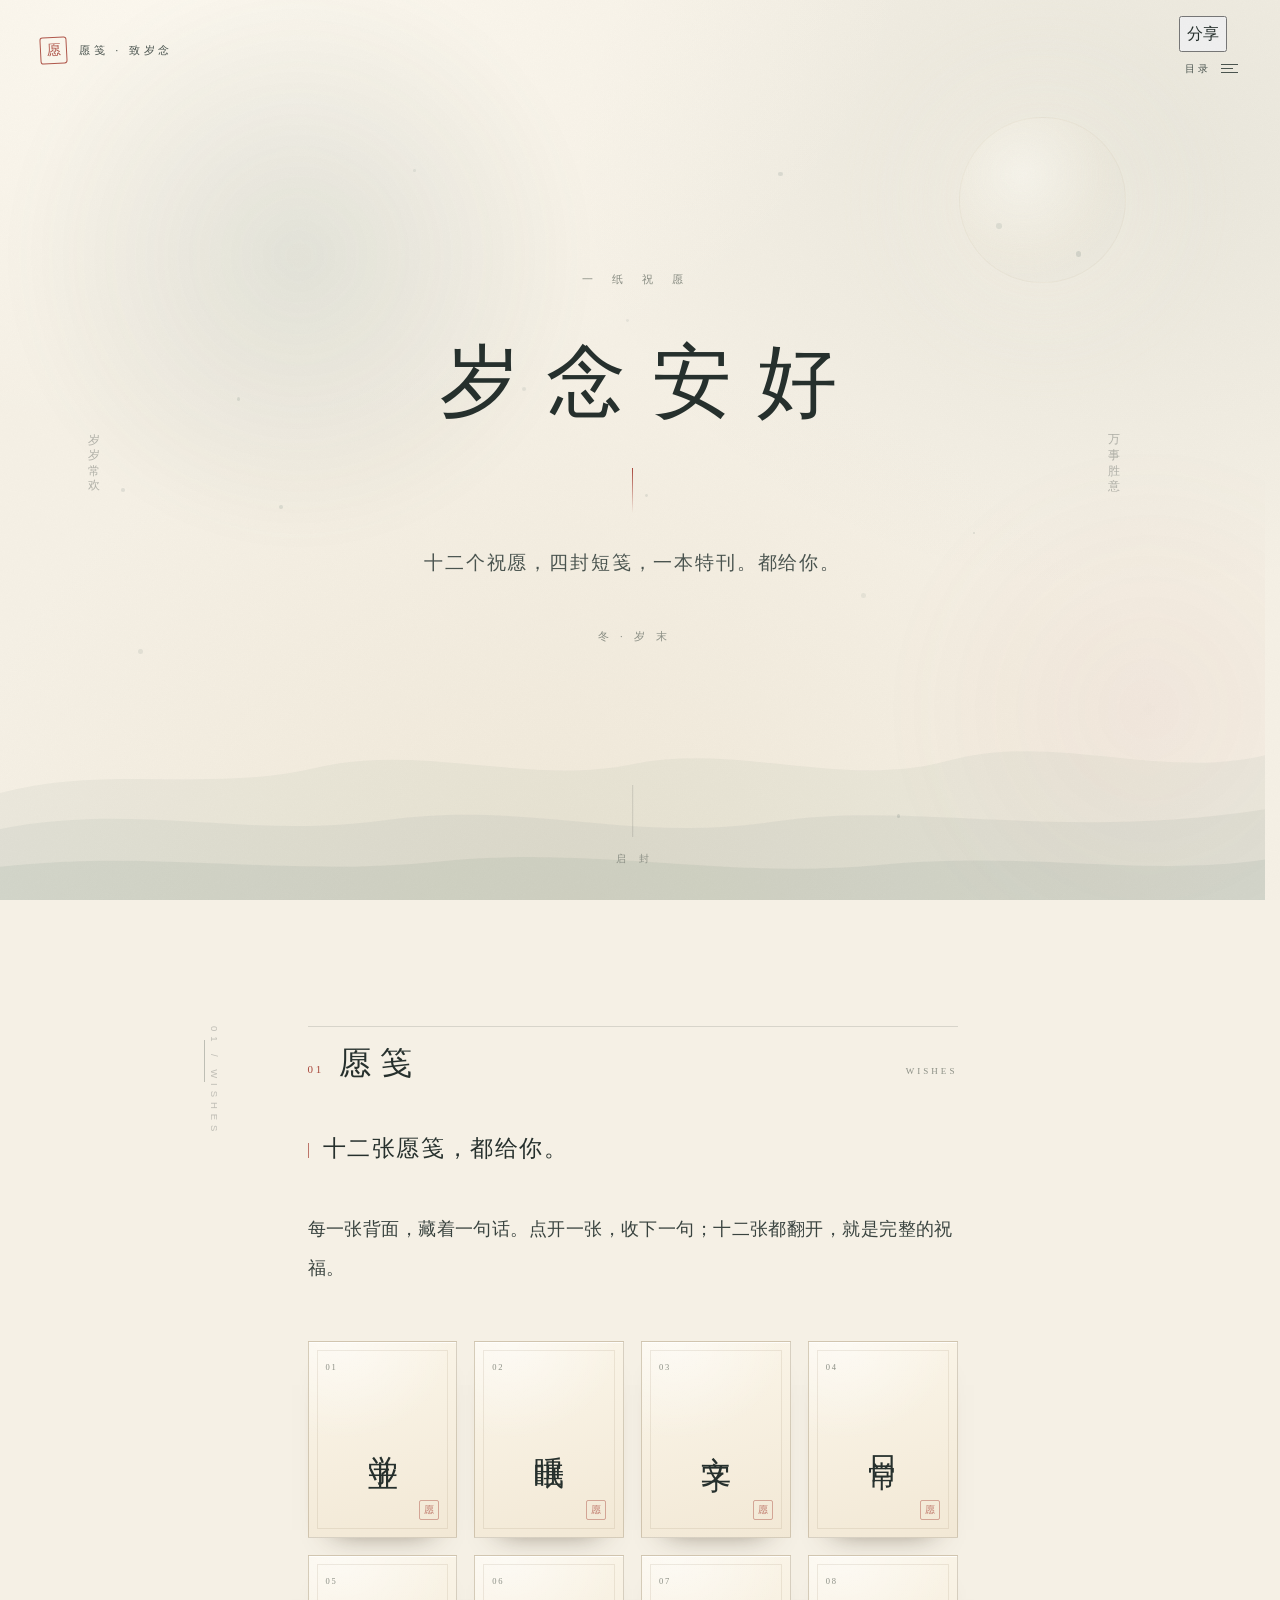
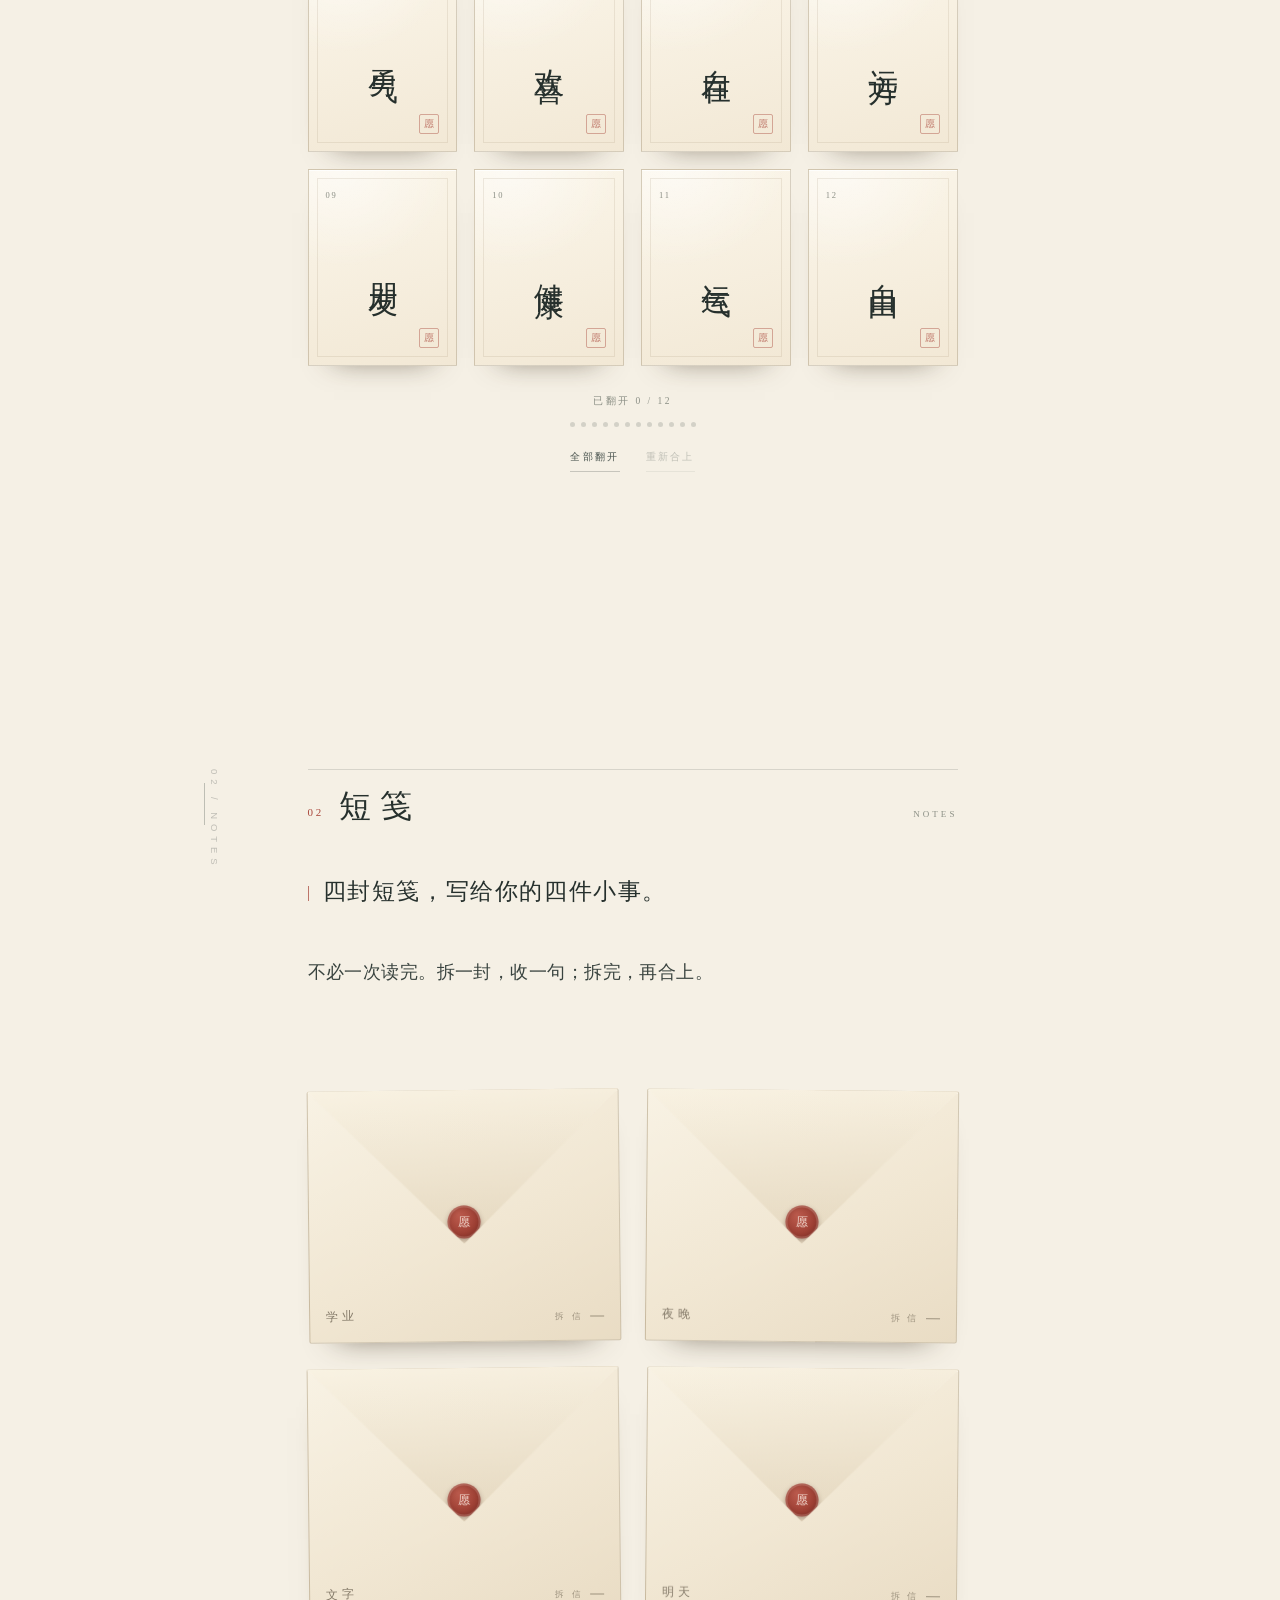
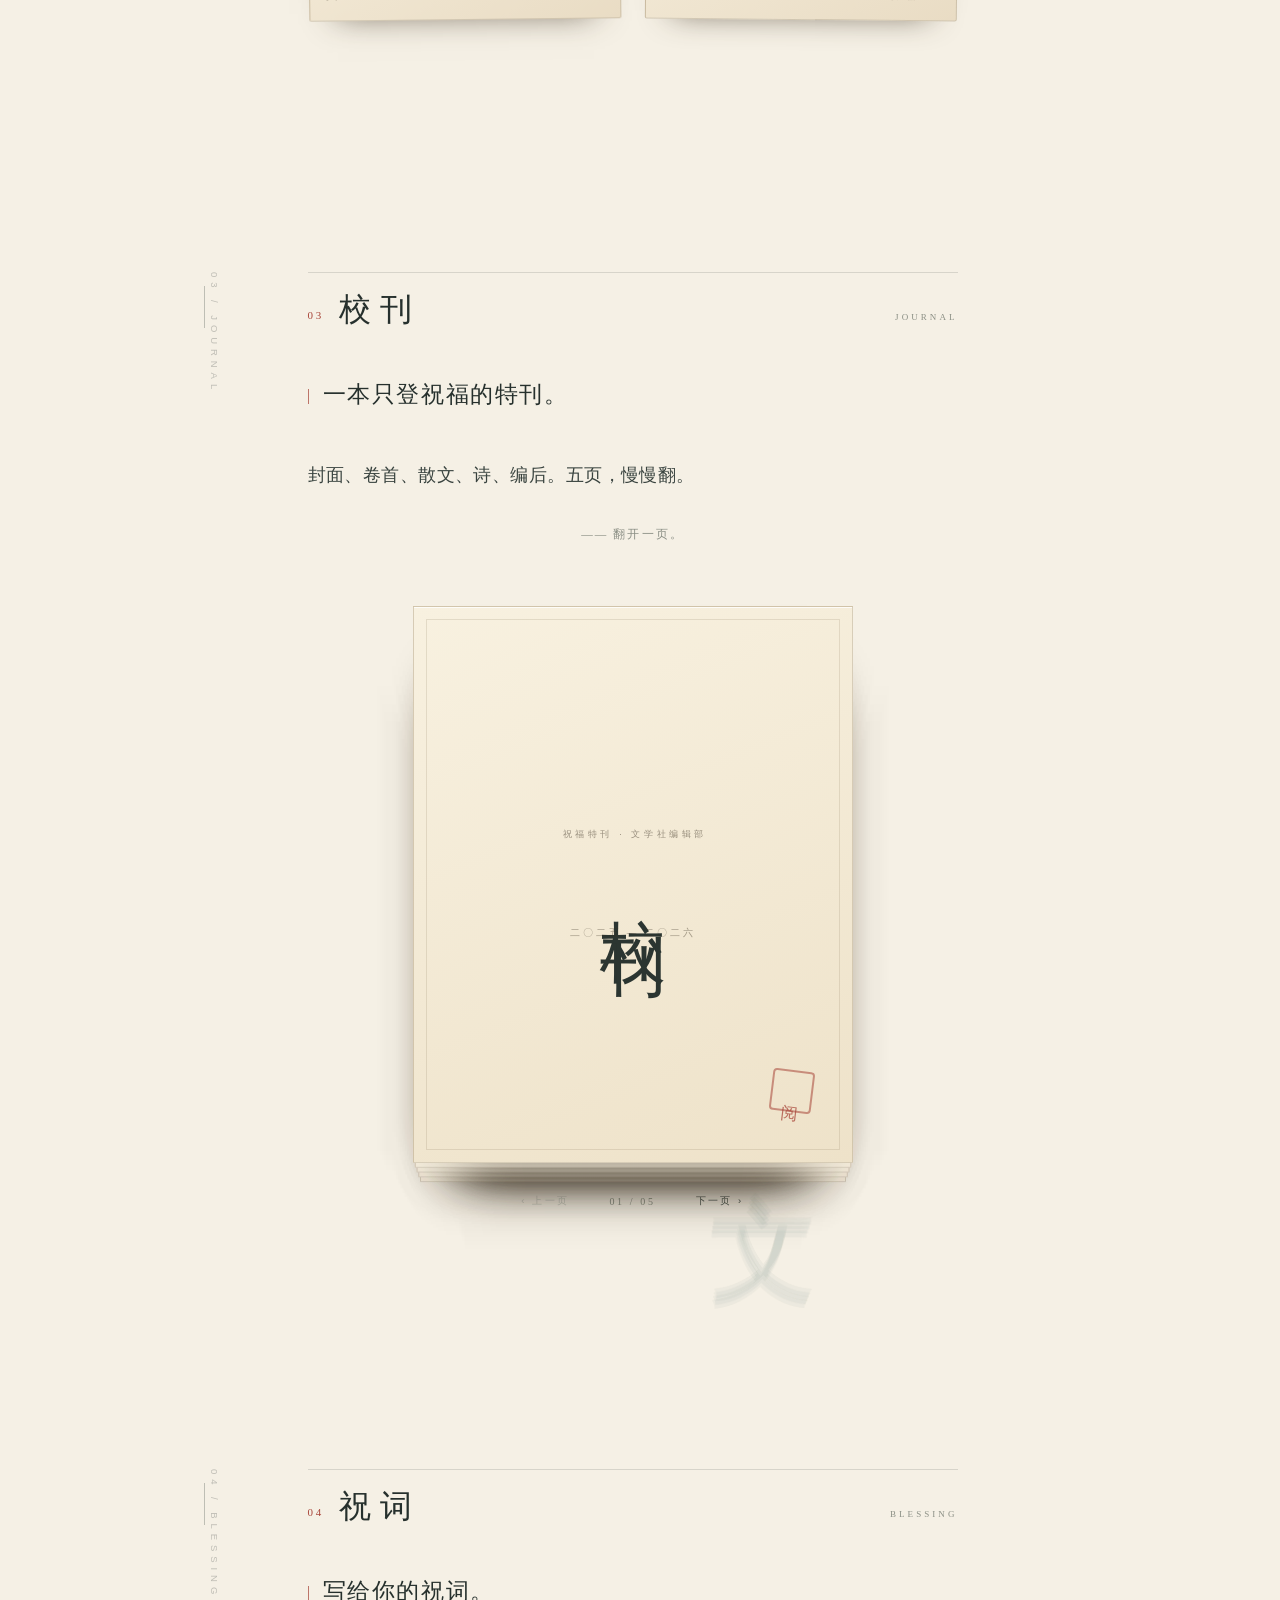
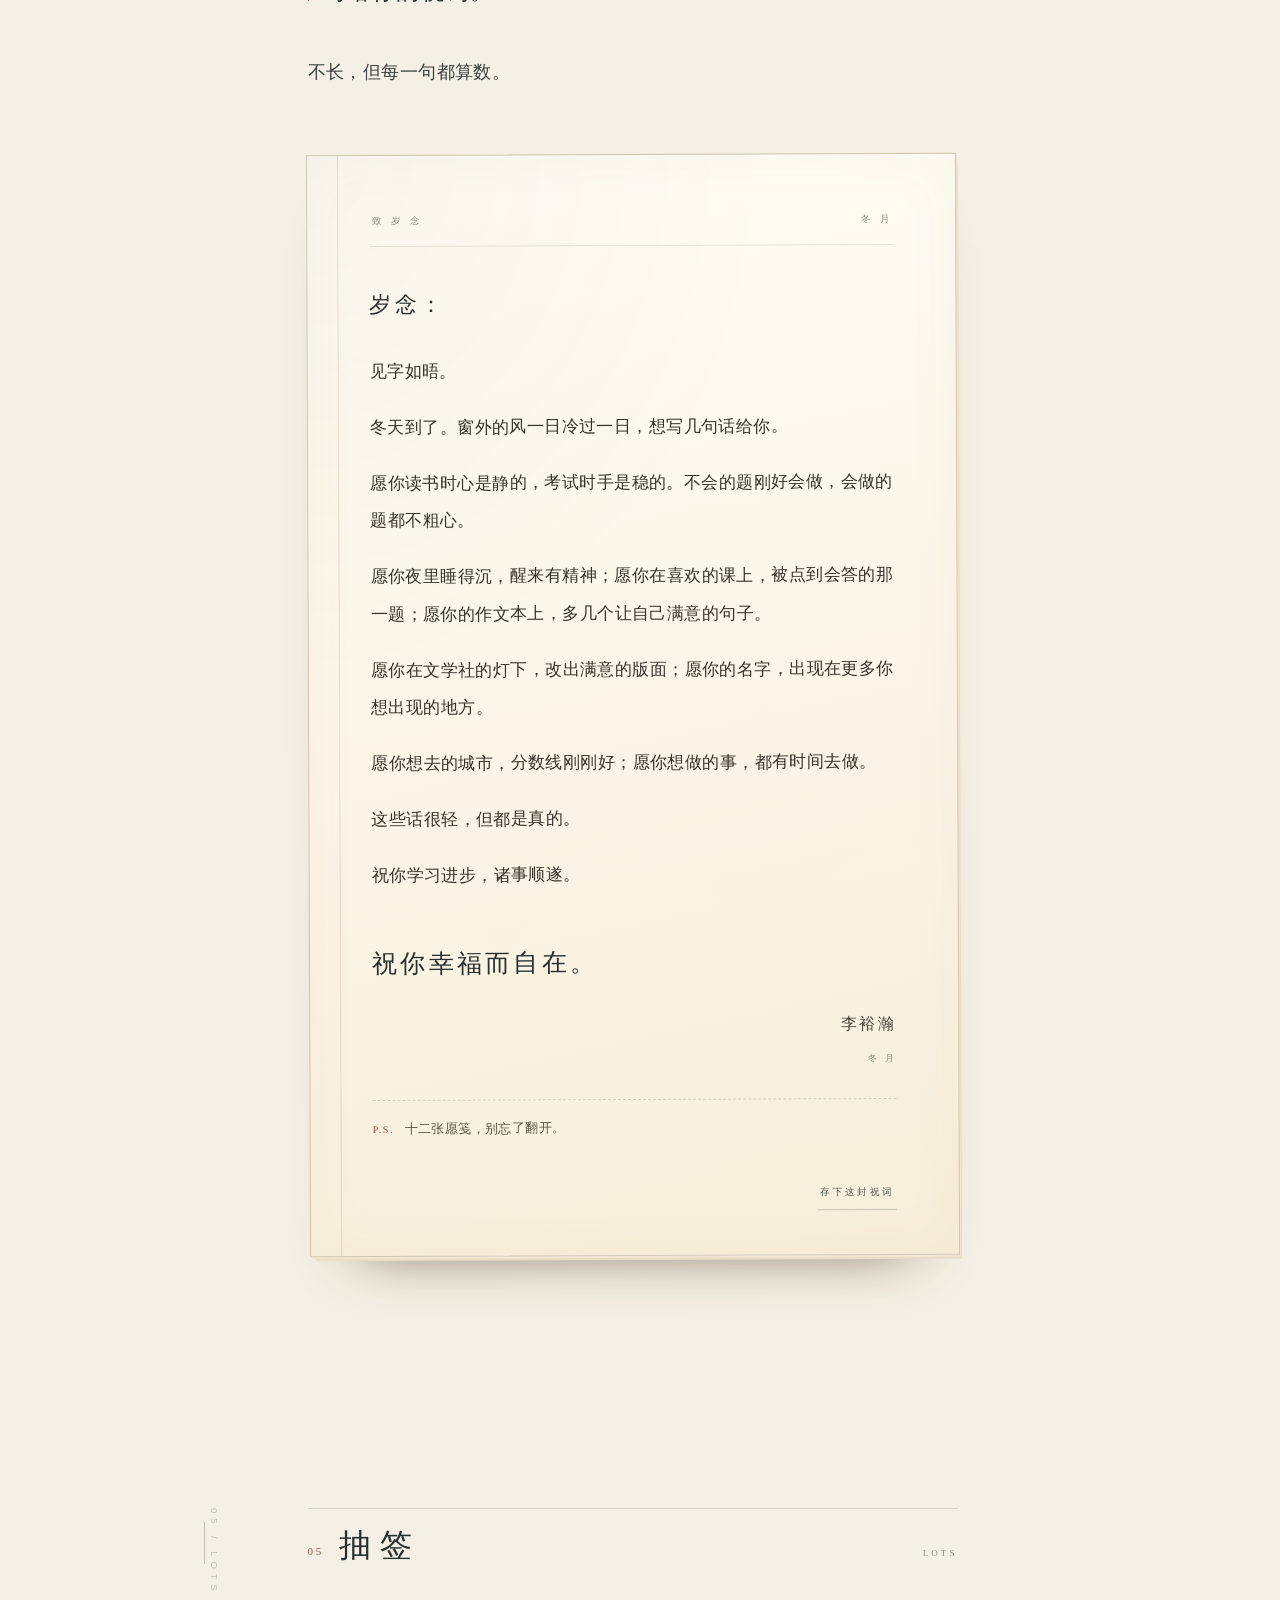
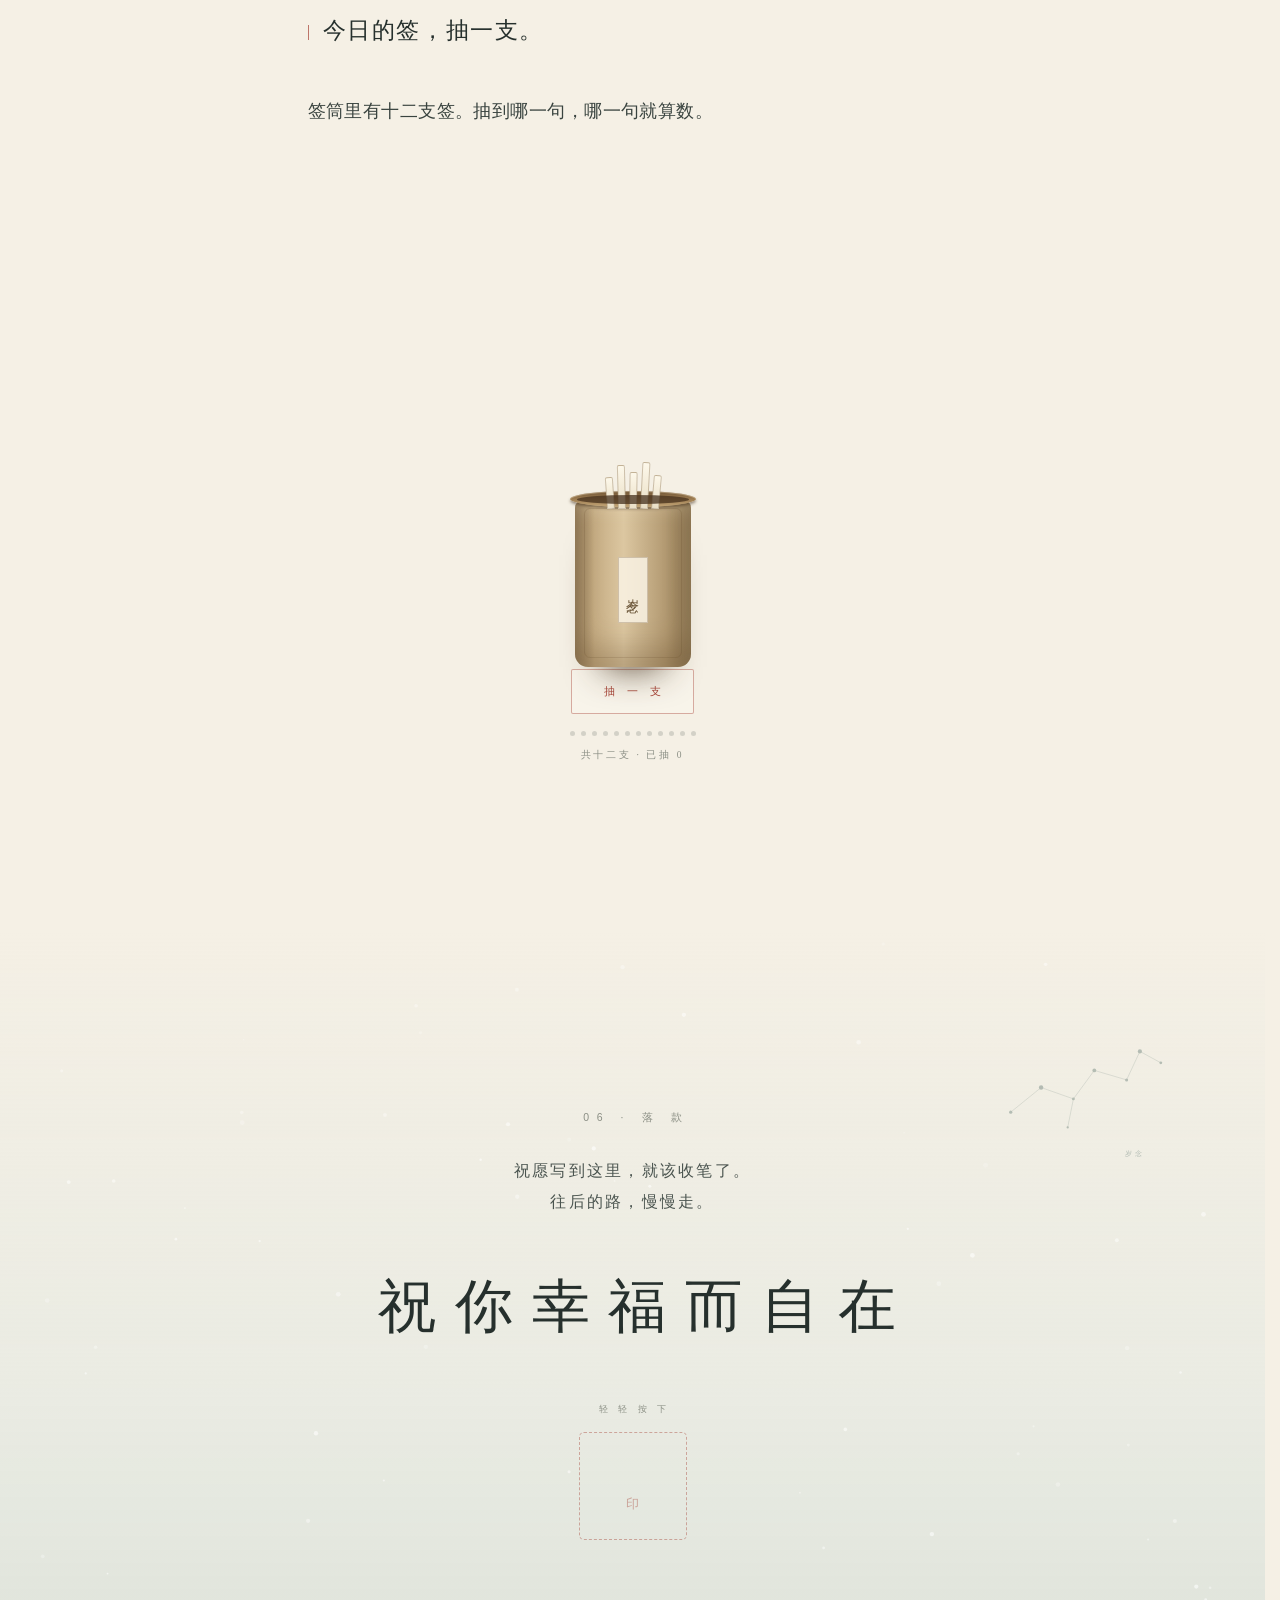
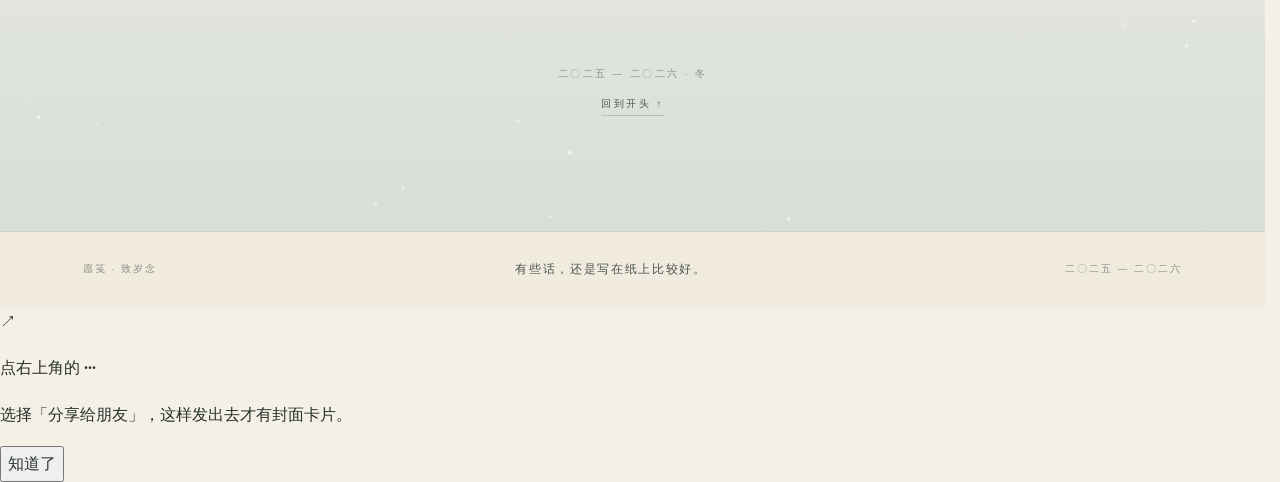
==== commit 9113c041: "update index.html" ====
--- a/index.html
+++ b/index.html
@@ -41,10 +41,13 @@
     <span class="brand__seal" aria-hidden="true">愿</span>
     <span class="brand__text">愿笺 · 致岁念</span>
   </a>
-  <button class="menu-btn" id="menuBtn" type="button" aria-expanded="false" aria-controls="index">
-    目录
-    <span class="menu-btn__lines" aria-hidden="true"></span>
-  </button>
+  <div class="topbar__actions">
+    <button class="share-btn" id="shareBtn" type="button" aria-label="分享这个网站">分享</button>
+    <button class="menu-btn" id="menuBtn" type="button" aria-expanded="false" aria-controls="index">
+      目录
+      <span class="menu-btn__lines" aria-hidden="true"></span>
+    </button>
+  </div>
 </header>
 
 <nav class="rail" id="rail" aria-label="章节导航">
@@ -644,6 +647,17 @@
   </div>
 </footer>
 
+<div class="toast" id="toast" role="status" aria-live="polite"></div>
+
+<div class="share-guide" id="shareGuide" role="dialog" aria-modal="true" aria-label="分享提示" aria-hidden="true">
+  <div class="share-guide__arrow" aria-hidden="true">↗</div>
+  <div class="share-guide__card">
+    <p class="share-guide__title">点右上角的 <strong>···</strong></p>
+    <p class="share-guide__text">选择「分享给朋友」，这样发出去才有封面卡片。</p>
+    <button class="share-guide__close" id="shareGuideClose" type="button">知道了</button>
+  </div>
+</div>
+
 <script src="assets/main.js"></script>
 </body>
 </html>
